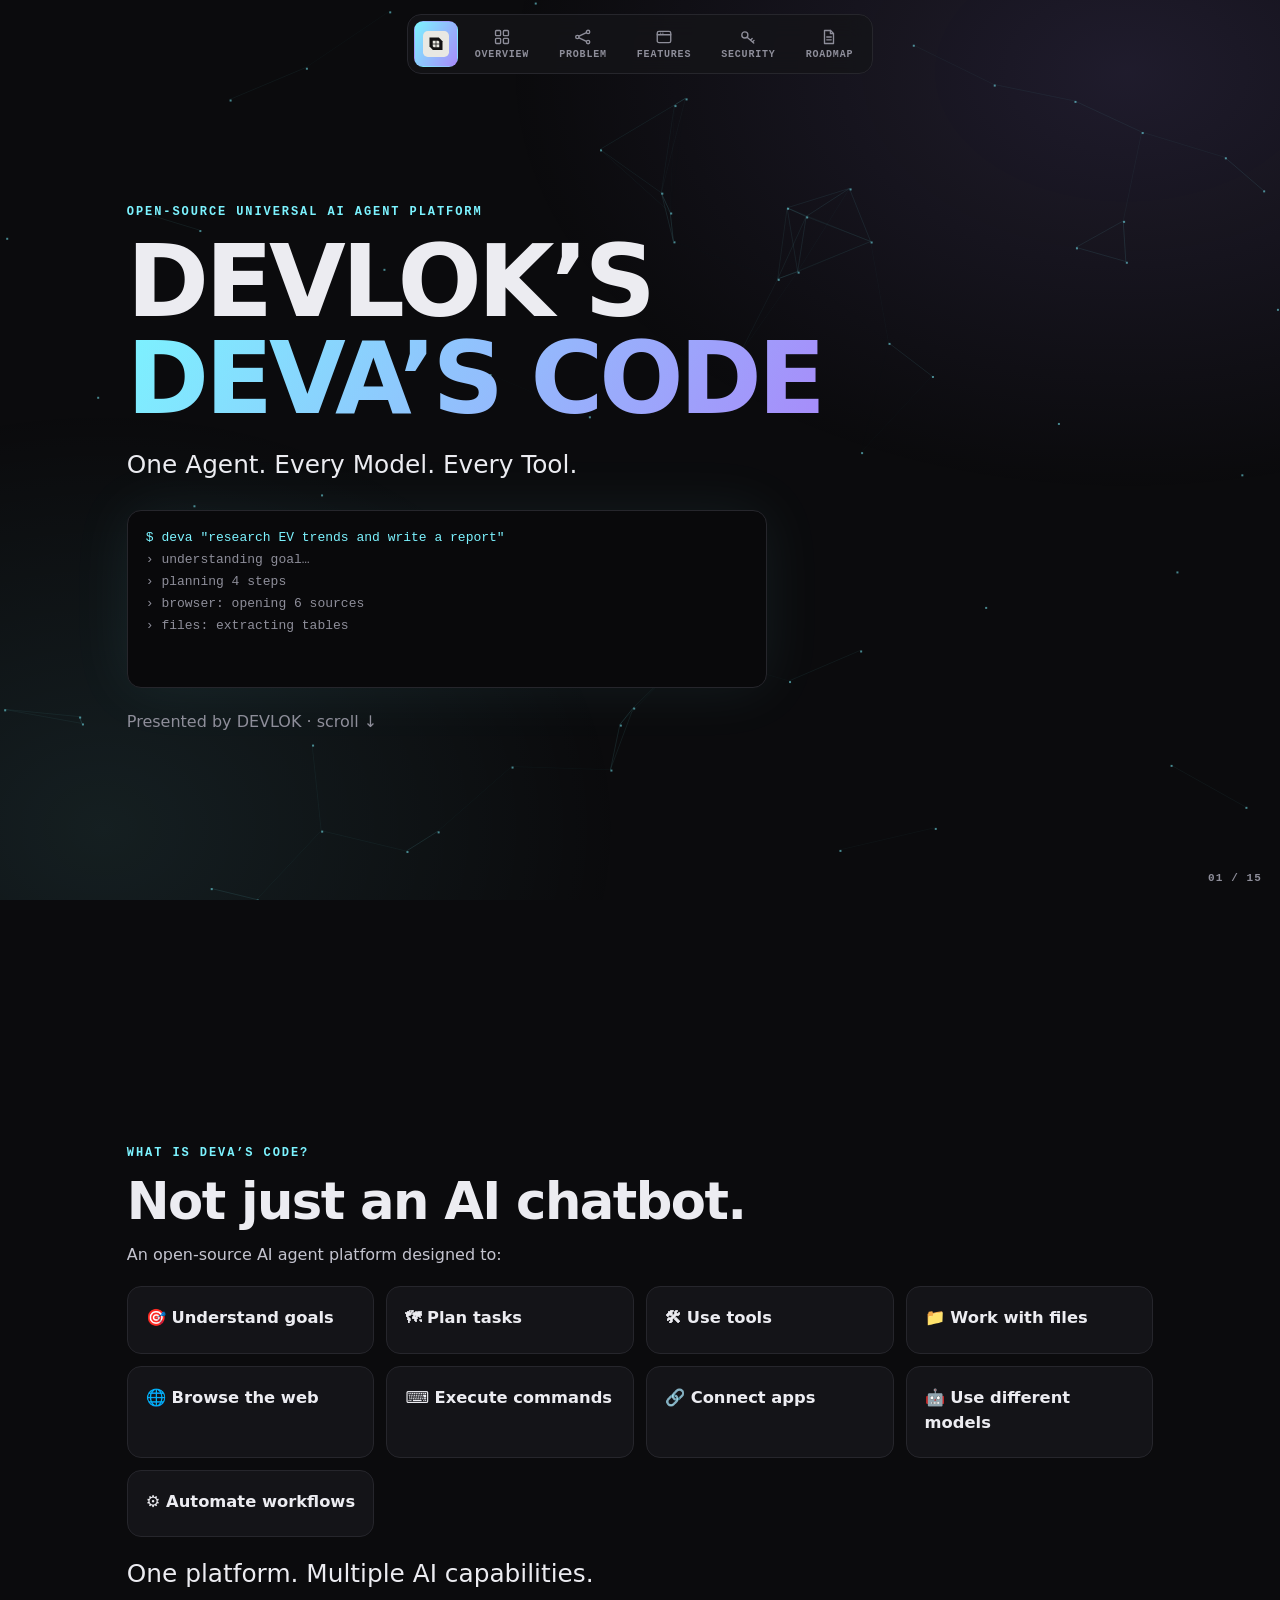
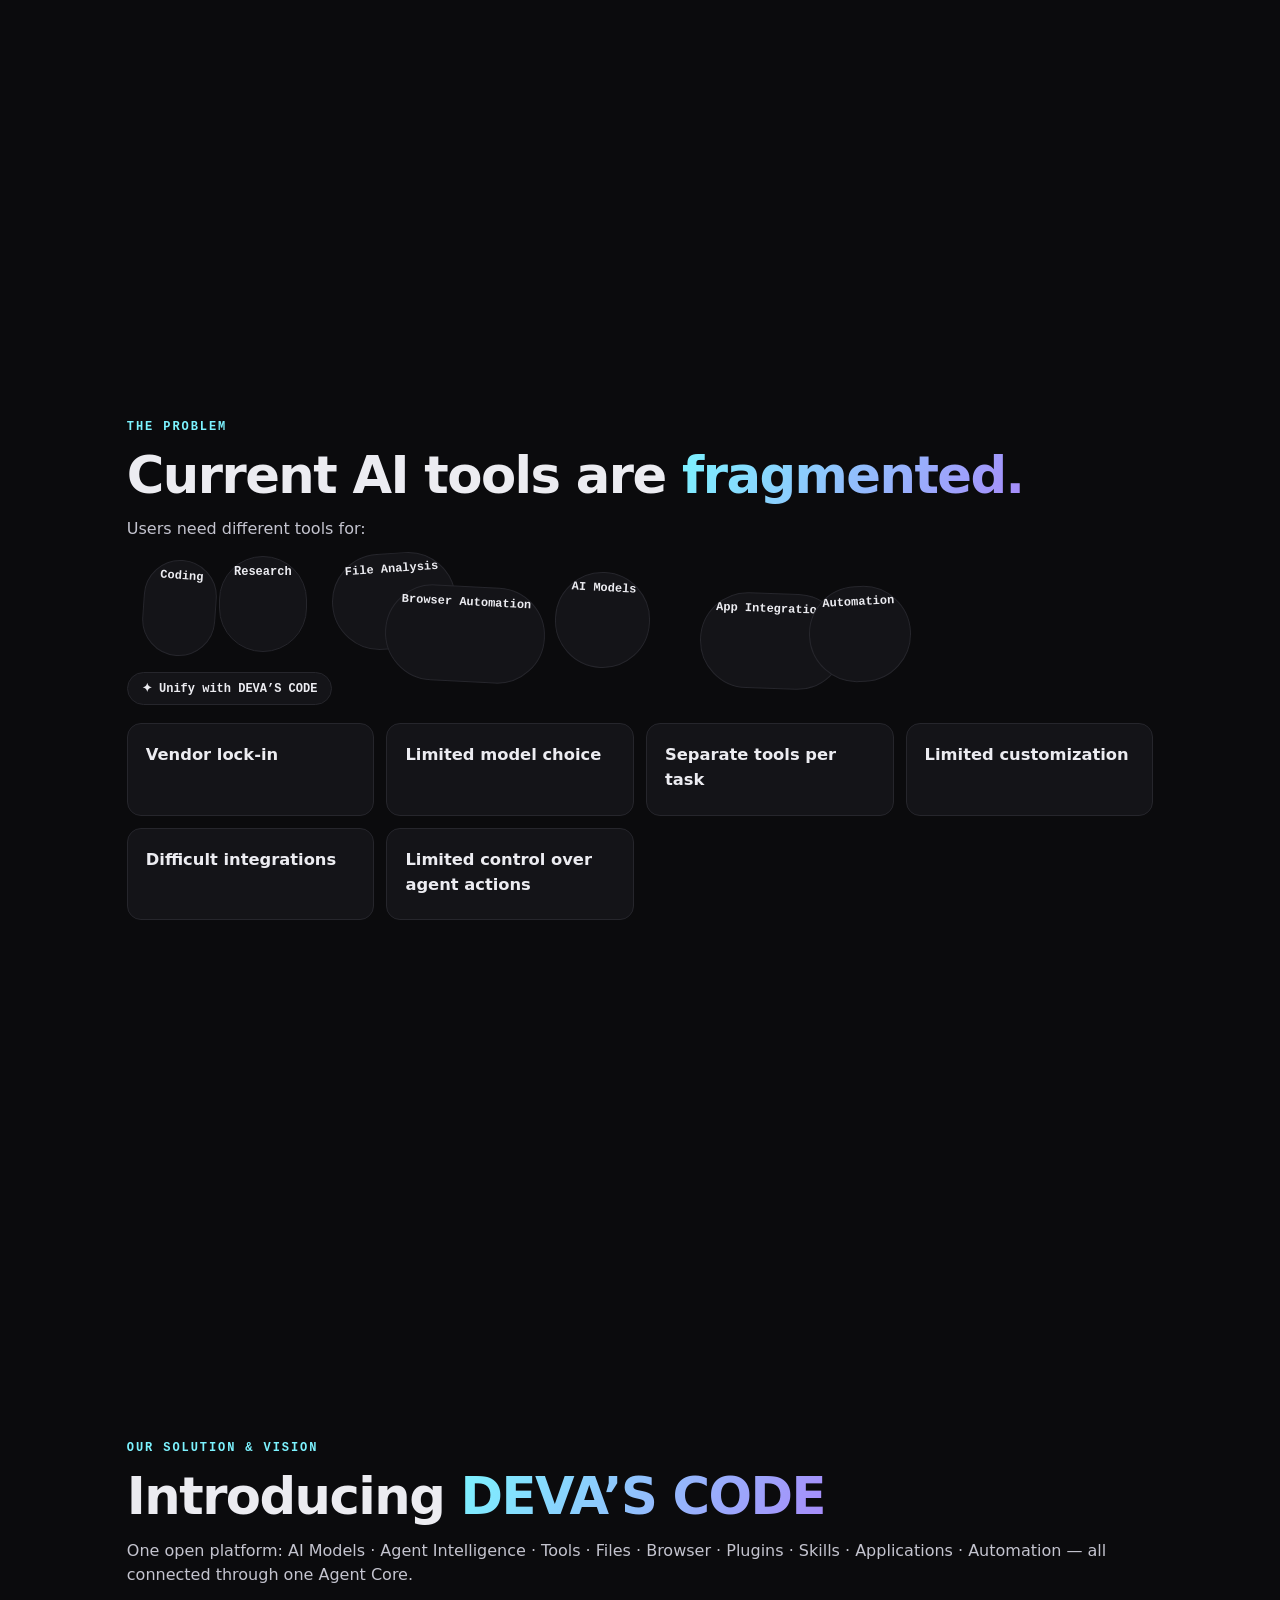
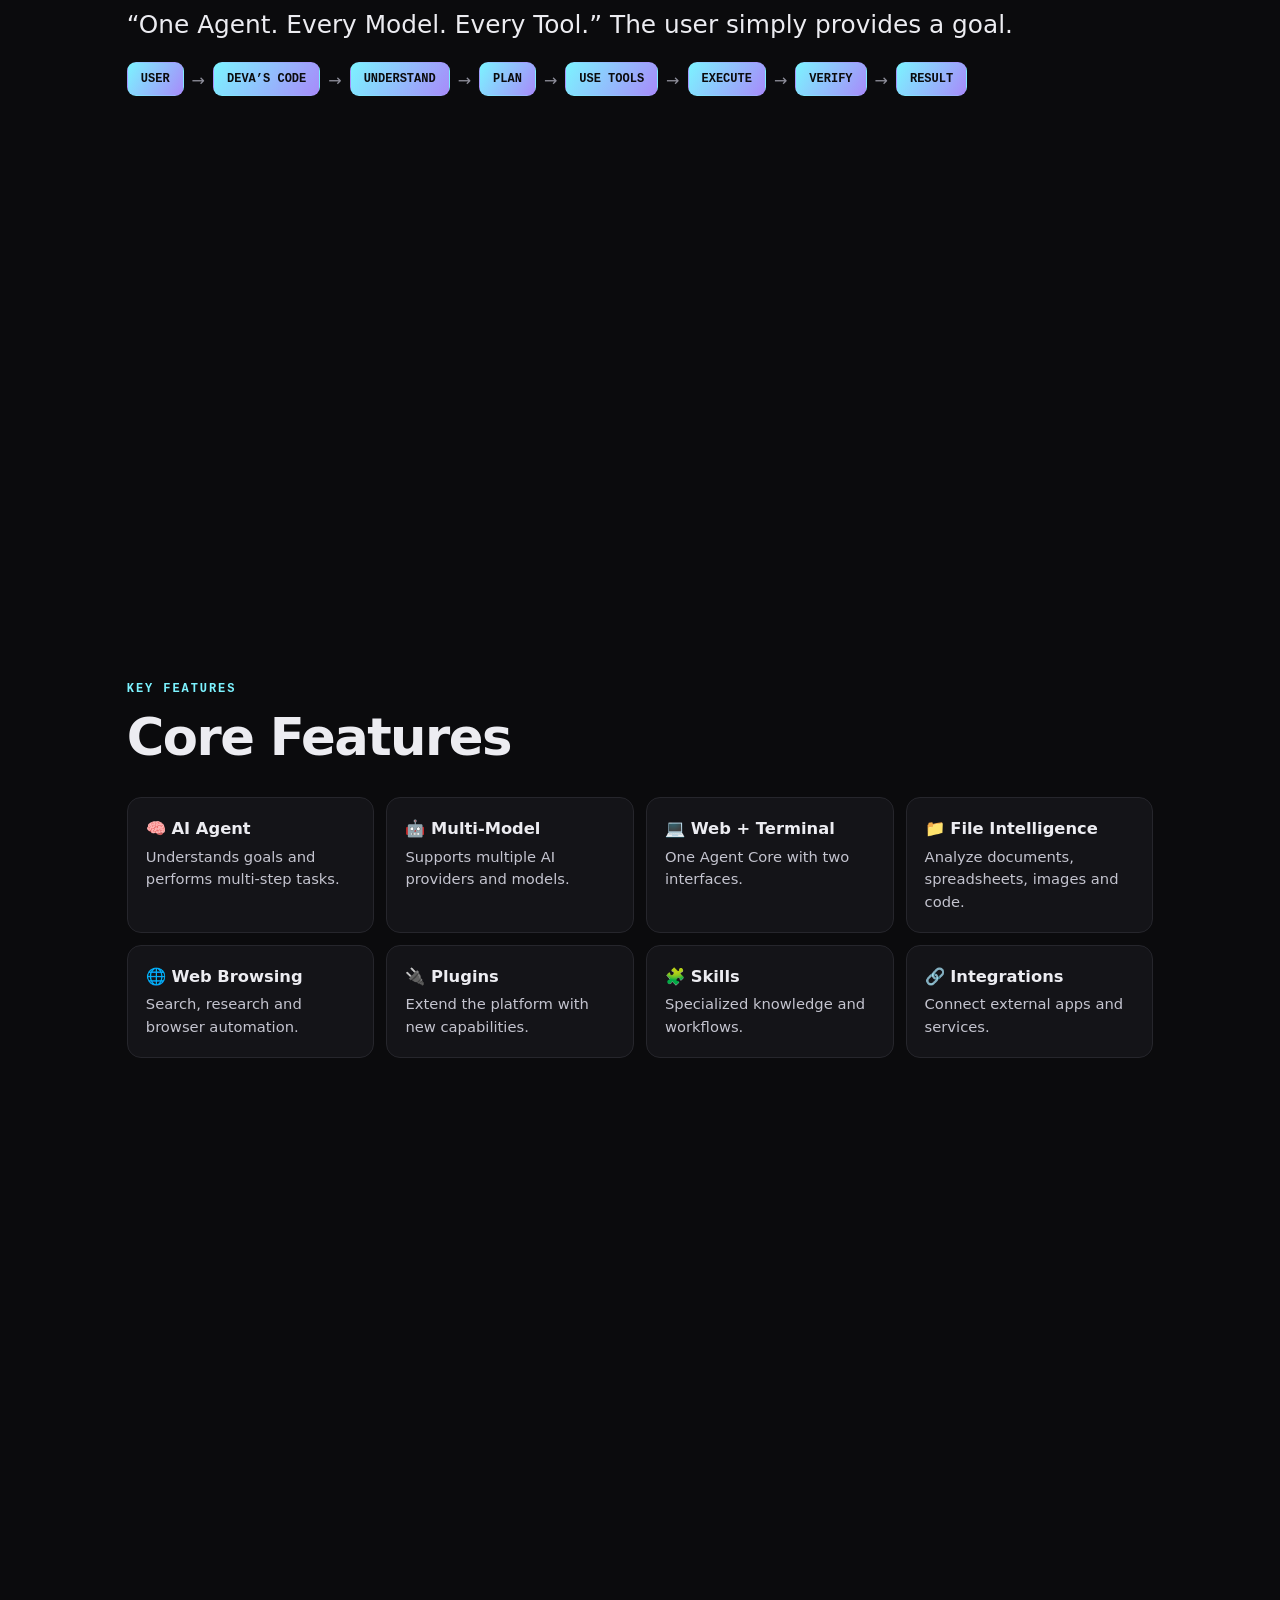
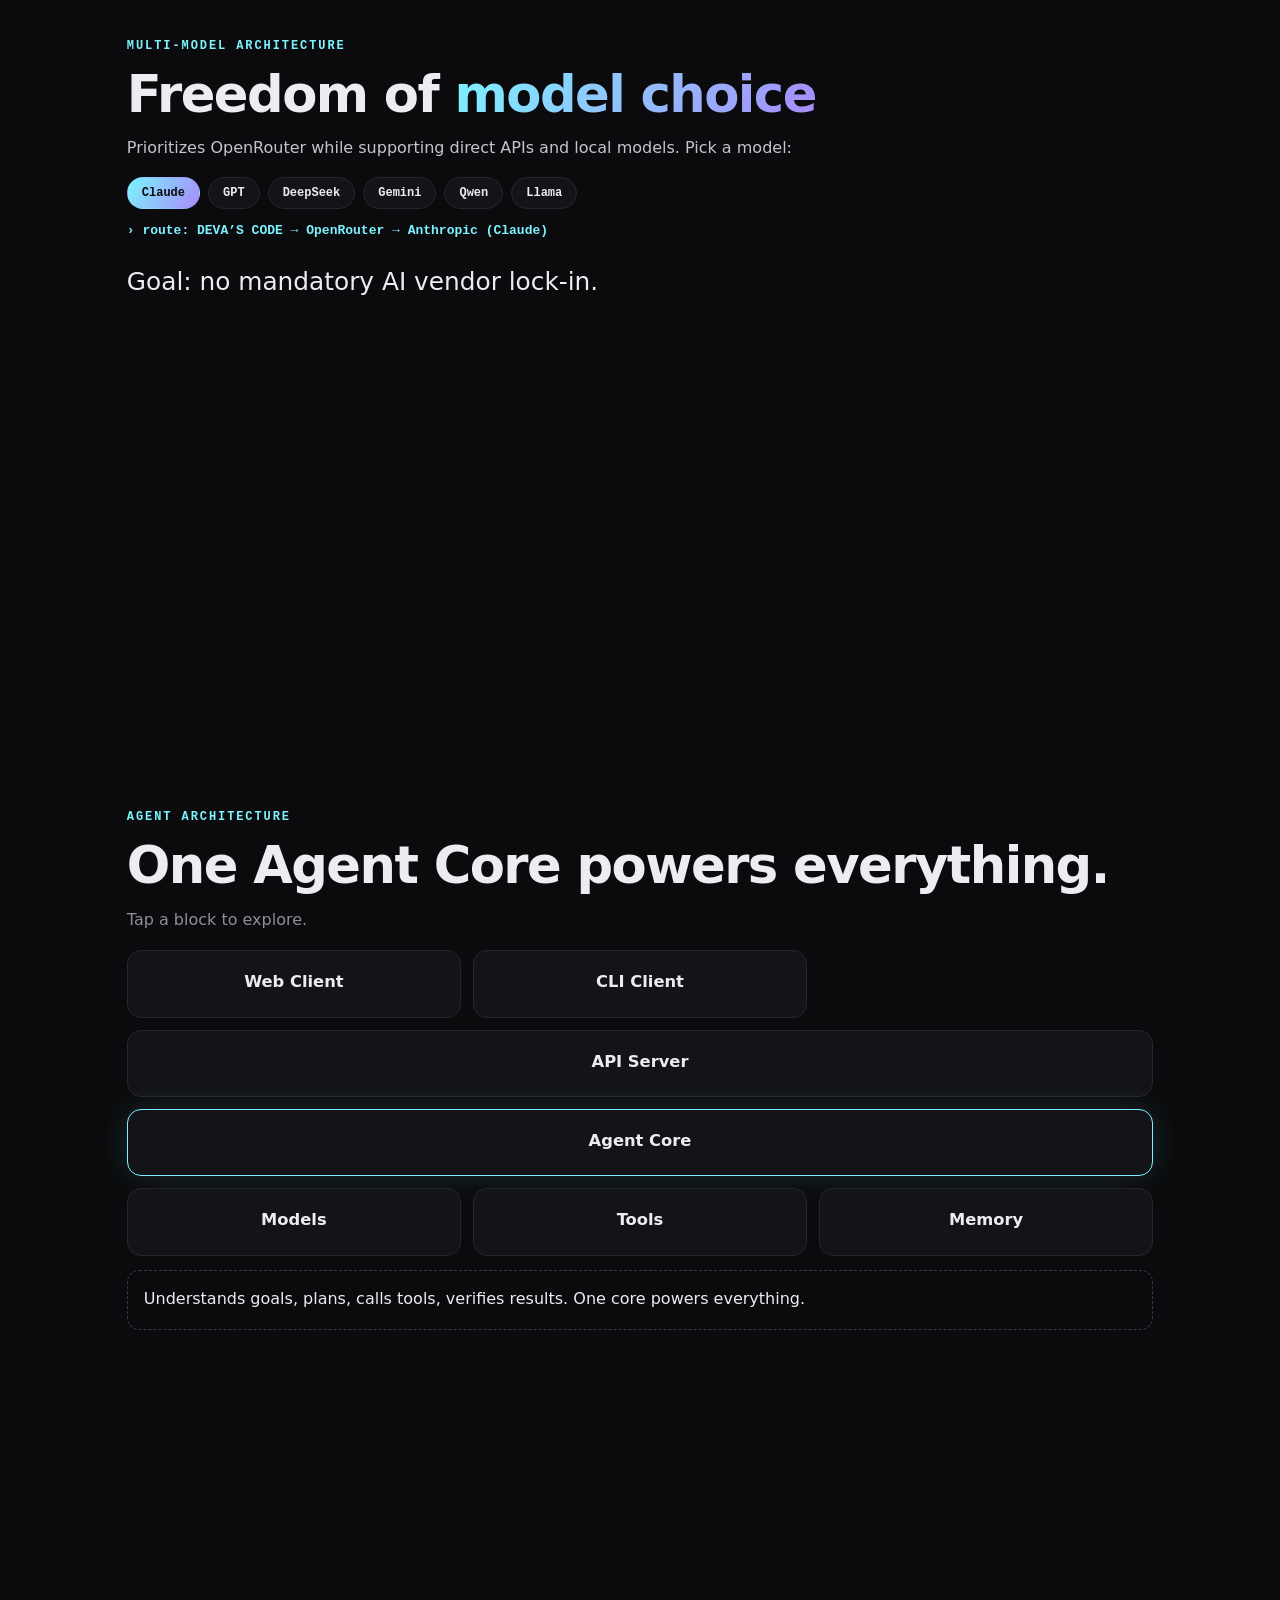
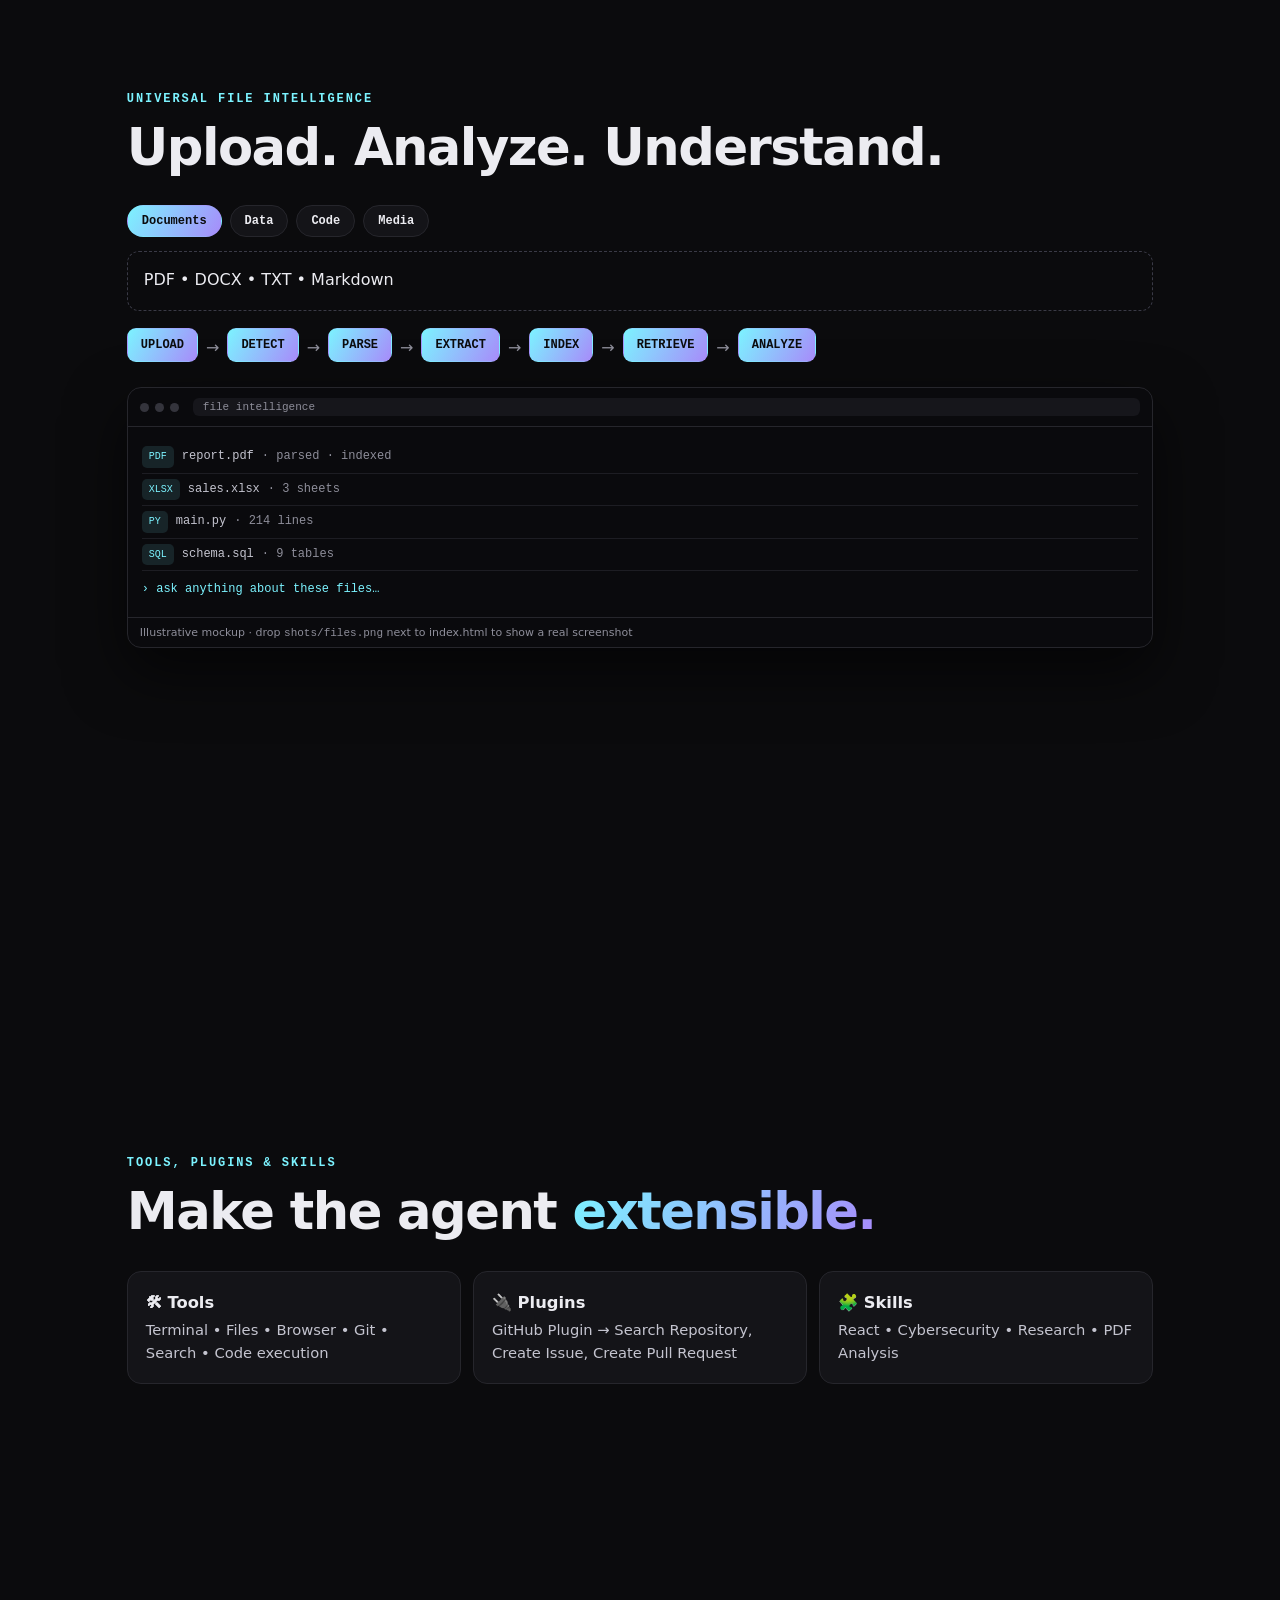
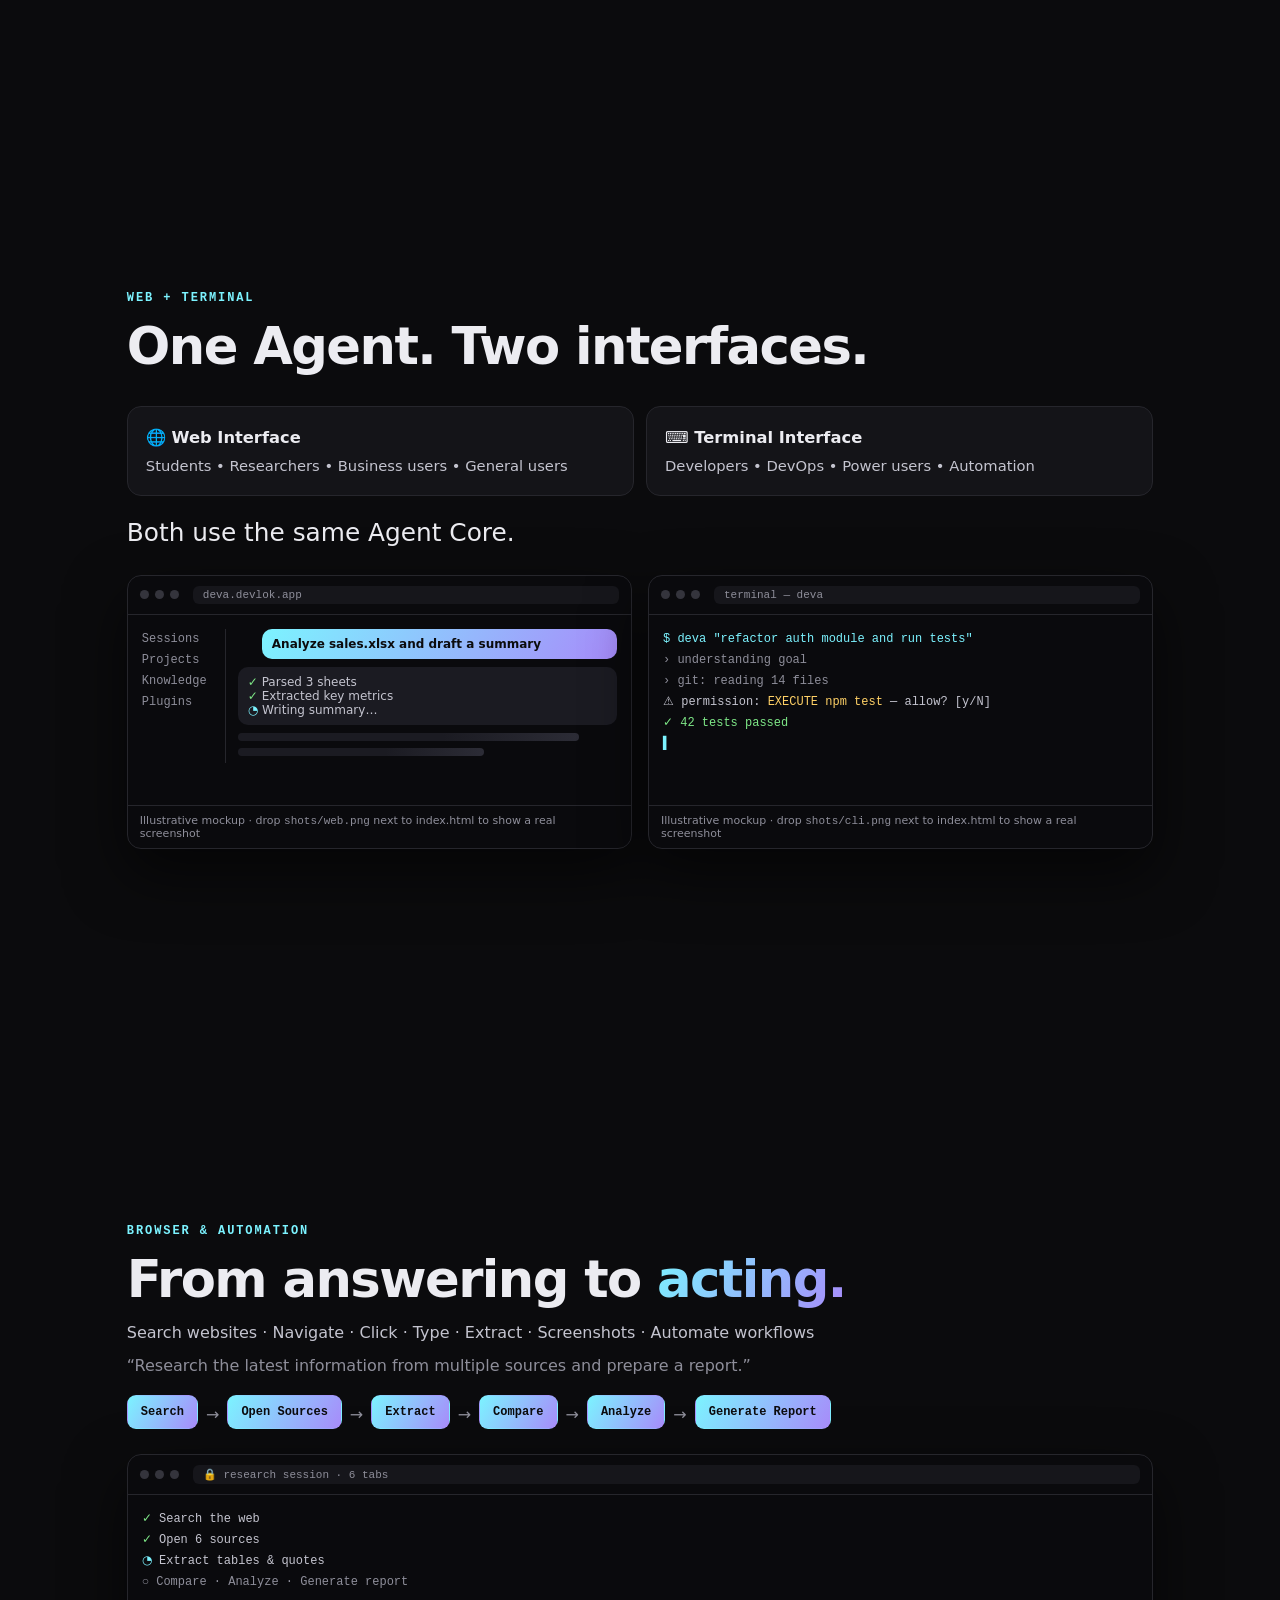
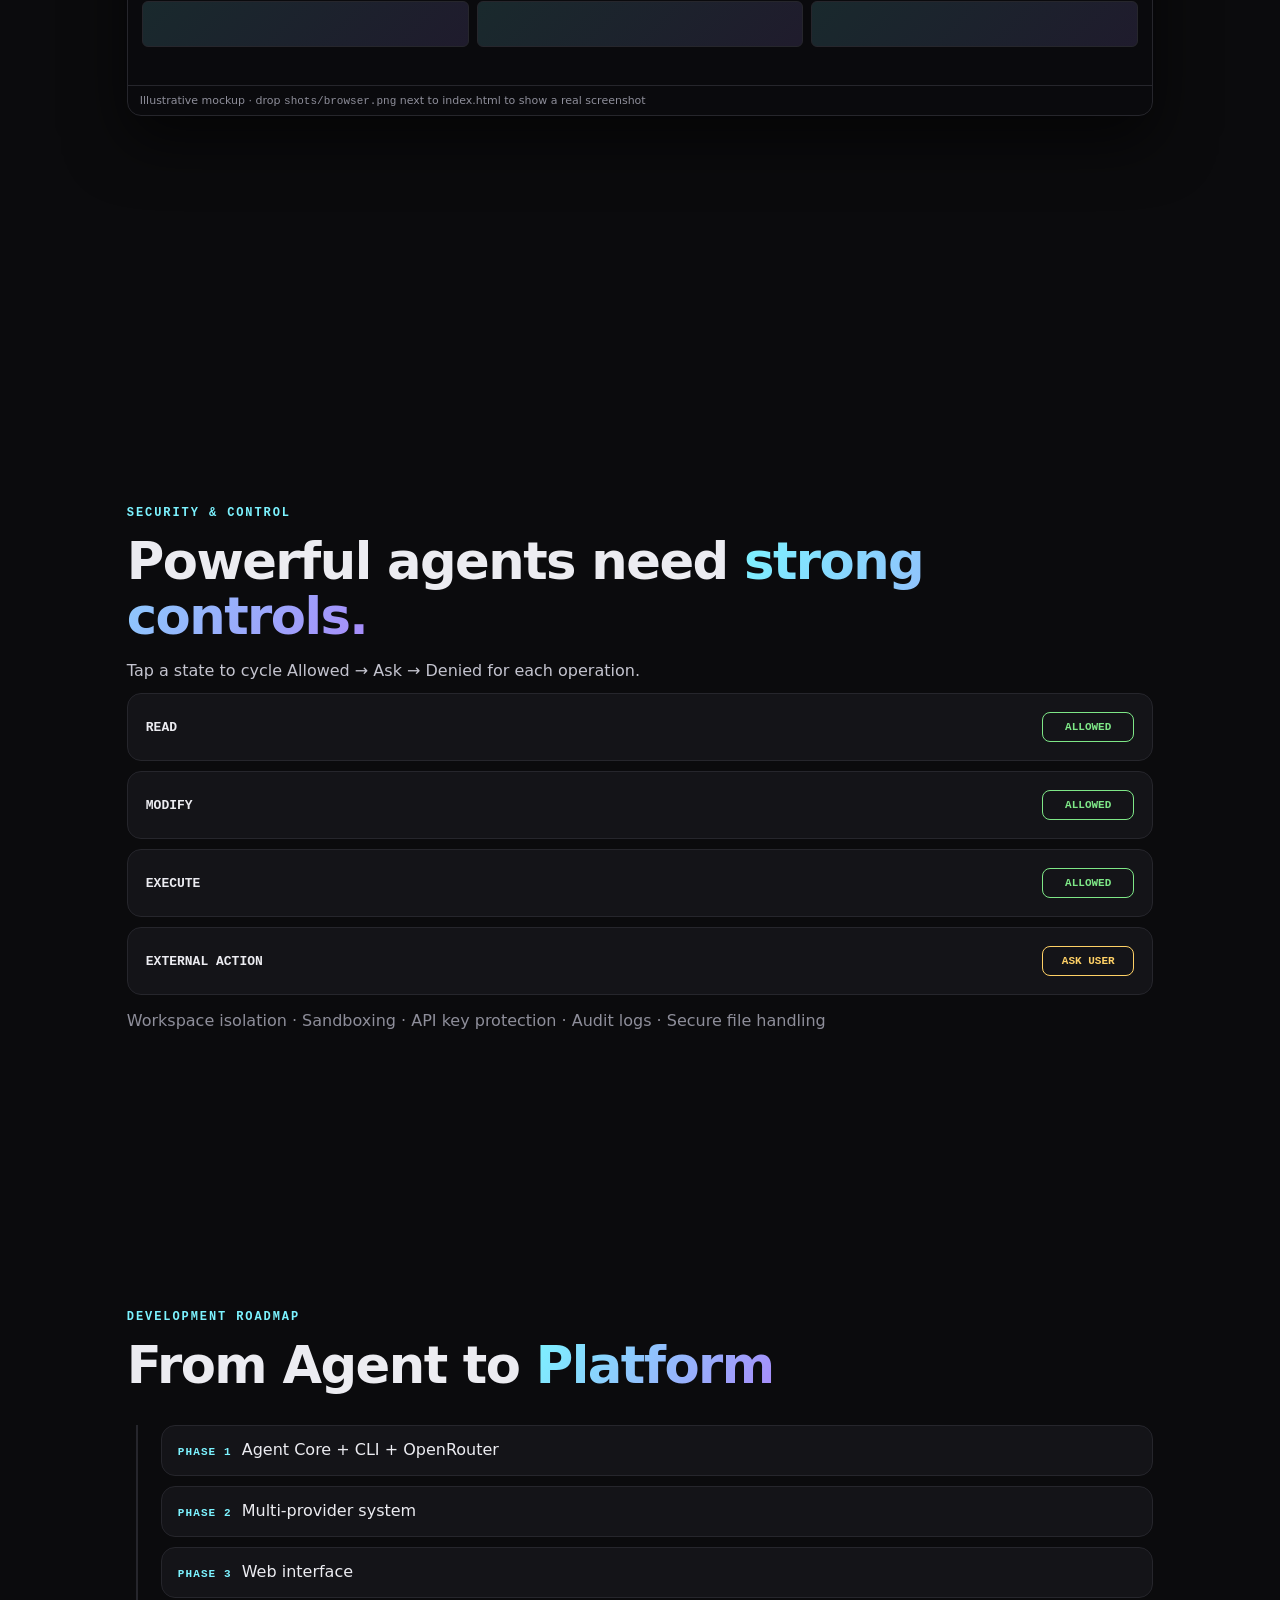
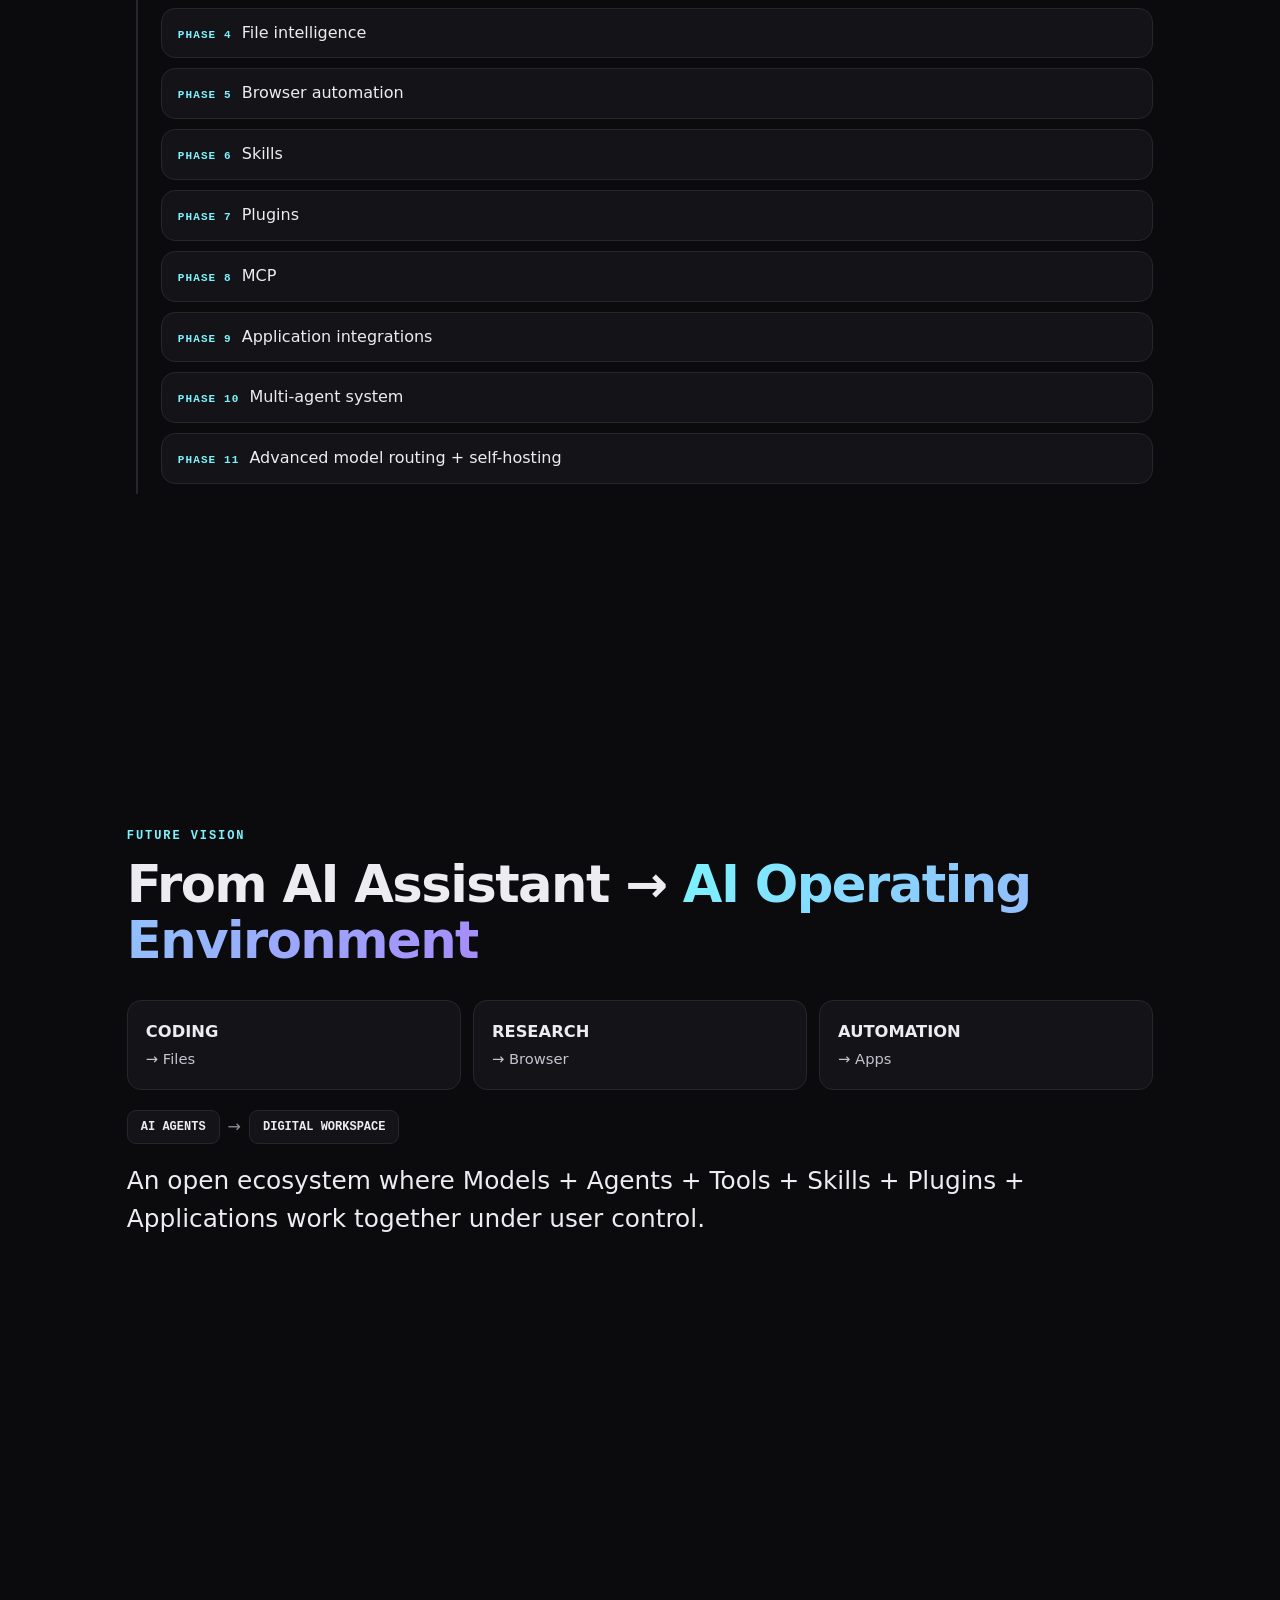
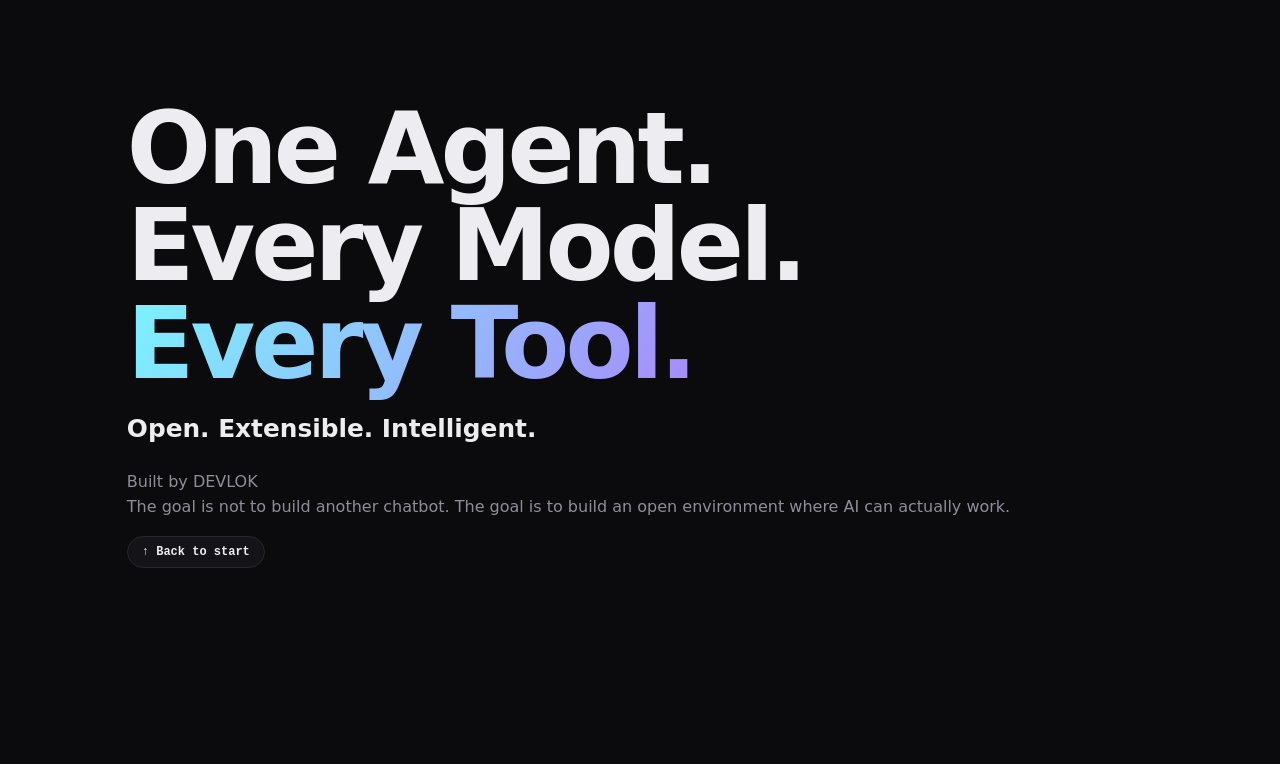
==== index.html @ 6b8649ae "Add files via upload" ====
<!DOCTYPE html>
<html lang="en"><head><meta charset="utf-8"><meta name="viewport" content="width=device-width,initial-scale=1">
<title>DEVLOK'S DEVA'S CODE — Open-Source Universal AI Agent Platform</title>
<meta name="description" content="One Agent. Every Model. Every Tool.">
<style>
:root{--bg:#0b0b0d;--fg:#ececf1;--mut:#8e8e9a;--line:#26262c;--card:#141418;--a:#7cf3ff;--b:#a78bfa;--g:linear-gradient(120deg,var(--a),var(--b))}
*{box-sizing:border-box;margin:0}
html{scroll-behavior:smooth;scroll-snap-type:y proximity;background:var(--bg)}
body{color:var(--fg);font:16px/1.55 ui-sans-serif,system-ui,-apple-system,"Segoe UI",sans-serif}
#bg{position:fixed;inset:0;z-index:0;pointer-events:none}
.bar{position:fixed;top:0;left:0;height:2px;width:0;background:var(--g);z-index:30}
.dockwrap{position:fixed;top:14px;left:0;right:0;display:flex;justify-content:center;z-index:20;pointer-events:none}
.animated-top-dock__nav{pointer-events:auto;display:flex;align-items:flex-start;gap:4px;padding:6px;background:#141418cc;backdrop-filter:blur(12px);border:1px solid var(--line);border-radius:14px}
.animated-top-dock__item{--w:0px;--h:0px;--d:0px;display:flex;flex-direction:column;align-items:center;justify-content:center;gap:4px;height:calc(46px + var(--h));padding:0 calc(12px + var(--w)/2);transform:translateY(var(--d));background:transparent;color:var(--mut);border:1px solid transparent;border-radius:9px;font:600 10px/1 ui-monospace,Menlo,monospace;letter-spacing:.08em;cursor:pointer}
.animated-top-dock__item:hover,.animated-top-dock__item:focus-visible{color:var(--fg);outline:none;border-color:var(--line)}
.animated-top-dock__item[aria-pressed=true]{color:#0b0b0d;background:var(--g)}
.animated-top-dock__item svg{width:18px;height:18px;fill:none;stroke:currentColor;stroke-width:1.2;stroke-linecap:round;stroke-linejoin:round}
.animated-top-dock__logo{padding:0 8px}.animated-top-dock__logo svg{width:26px;height:26px;stroke:none}
@media(max-width:640px){.animated-top-dock__link span{display:none}.animated-top-dock__item{padding:0 calc(9px + var(--w)/2)}}
.s{position:relative;z-index:1;min-height:100vh;scroll-snap-align:start;display:flex;flex-direction:column;justify-content:center;padding:110px max(6vw,22px) 70px;max-width:1180px;margin:auto}
.rv{opacity:0;transform:translateY(26px);transition:opacity .7s,transform .7s;transition-delay:calc(var(--i,0)*70ms)}
.in .rv{opacity:1;transform:none}
.kick{font:600 12px ui-monospace,Menlo,monospace;letter-spacing:.16em;color:var(--a);margin-bottom:14px}
h1{font-size:clamp(2.6rem,8vw,6.2rem);line-height:.98;letter-spacing:-.04em}
h2{font-size:clamp(1.8rem,4.4vw,3.2rem);line-height:1.08;letter-spacing:-.03em;margin-bottom:14px}
h3{font-size:1.02rem;margin-bottom:4px}
.gt{background:var(--g);-webkit-background-clip:text;background-clip:text;color:transparent}
p,li{color:#c4c4cf}.mut{color:var(--mut)}.big{font-size:clamp(1.1rem,2.2vw,1.55rem);margin-top:18px;color:var(--fg)}
.grid{display:grid;grid-template-columns:repeat(auto-fit,minmax(200px,1fr));gap:12px;margin-top:18px}
.c{--mx:50%;--my:50%;position:relative;background:var(--card);border:1px solid var(--line);border-radius:14px;padding:18px;overflow:hidden;transition:border-color .3s,transform .3s}
.c:hover{border-color:#4a4a58;transform:translateY(-3px)}
.c:before{content:"";position:absolute;inset:0;background:radial-gradient(240px circle at var(--mx) var(--my),#7cf3ff22,transparent 70%);opacity:0;transition:opacity .3s}
.c:hover:before{opacity:1}.c>*{position:relative}.c p{font-size:.92rem}
.flow{display:flex;flex-wrap:wrap;gap:8px;align-items:center;margin-top:20px}
.flow b{font:600 12px ui-monospace,monospace;border:1px solid var(--line);padding:9px 13px;border-radius:9px;background:var(--card);transition:.4s}
.flow i{color:var(--mut);font-style:normal}
.flow b.hot{background:var(--g);color:#0b0b0d;border-color:transparent;transform:translateY(-3px)}
.chips{display:flex;flex-wrap:wrap;gap:8px;margin-top:16px}
.chip{font:600 12px ui-monospace,monospace;border:1px solid var(--line);border-radius:99px;padding:8px 14px;background:var(--card);color:var(--fg);cursor:pointer;transition:.3s}
.chip:hover{border-color:var(--a)}.chip.on{background:var(--g);color:#0b0b0d;border-color:transparent}
.term{margin-top:26px;background:#09090b;border:1px solid var(--line);border-radius:14px;font:13px/1.7 ui-monospace,Menlo,monospace;padding:16px 18px;min-height:178px;max-width:640px;box-shadow:0 0 60px #7cf3ff14}
.term .d{color:var(--mut)}.term .k{color:var(--a)}.term .ok{color:#7ee787}
.out{margin-top:14px;font:600 13px ui-monospace,monospace;color:var(--a);min-height:22px}
.node{cursor:pointer;text-align:center}.node.on{border-color:var(--a);box-shadow:0 0 30px #7cf3ff22}
.arch{display:grid;grid-template-columns:repeat(3,1fr);gap:12px;margin-top:18px}
.arch .full{grid-column:1/-1}
.info{margin-top:14px;padding:16px;border:1px dashed #3a3a46;border-radius:12px;min-height:60px}
.perm{display:flex;align-items:center;gap:12px;margin-top:10px}
.perm b{flex:1;font:600 13px ui-monospace,monospace}
.st{font:700 11px ui-monospace,monospace;width:92px;padding:8px;border-radius:8px;border:1px solid;cursor:pointer;background:none;transition:.3s}
.st[data-v="0"]{color:#7ee787;border-color:#7ee787}.st[data-v="1"]{color:#ffd166;border-color:#ffd166}.st[data-v="2"]{color:#ff6b6b;border-color:#ff6b6b}
.tl{position:relative;margin-top:18px;padding-left:34px}
.tl:before,.tl .fill{content:"";position:absolute;left:9px;top:0;bottom:0;width:2px;background:var(--line)}
.tl .fill{background:var(--g);bottom:auto;height:0}
.ph{position:relative;margin-bottom:10px;padding:12px 16px}
.ph:after{content:"";position:absolute;left:-30px;top:18px;width:10px;height:10px;border-radius:50%;background:var(--bg);border:2px solid var(--line);transition:.4s}
.in .ph:after{border-color:var(--a);background:var(--a)}
.ph b{color:var(--a);font:700 11px ui-monospace,monospace;letter-spacing:.1em;margin-right:10px}
.tags{display:flex;flex-wrap:wrap;gap:8px;margin-top:18px;min-height:96px;position:relative}
.tags span{font:600 12px ui-monospace,monospace;border:1px solid var(--line);background:var(--card);border-radius:99px;padding:8px 14px;transition:transform .8s cubic-bezier(.2,.8,.2,1);transform:translate(var(--x),var(--y)) rotate(var(--r))}
.tags.u span{transform:none;border-color:var(--a)}
.foot{position:fixed;bottom:16px;right:18px;z-index:20;font:600 11px ui-monospace,monospace;color:var(--mut);letter-spacing:.1em}

.c:not(.node):not(.perm){cursor:pointer}
.c:not(.node):not(.perm):after{content:"↗";position:absolute;top:12px;right:14px;font-size:12px;color:var(--mut);opacity:0;transition:.3s}
.c:not(.node):not(.perm):hover:after{opacity:1;color:var(--a)}
#md{position:fixed;inset:0;z-index:40;display:flex;align-items:center;justify-content:center;padding:20px;background:#05050880;backdrop-filter:blur(6px);opacity:0;visibility:hidden;transition:.35s}
#md.open{opacity:1;visibility:visible}
.gl{position:relative;width:min(560px,100%);max-height:84vh;overflow:auto;padding:30px 28px;border-radius:22px;background:linear-gradient(135deg,#ffffff24,#ffffff0a 45%,#7cf3ff10);backdrop-filter:blur(26px) saturate(1.5);-webkit-backdrop-filter:blur(26px) saturate(1.5);border:1px solid #ffffff30;box-shadow:0 30px 80px #000a,inset 0 1px 0 #ffffff55,inset 0 0 40px #a78bfa14;transform:translateY(24px) scale(.94);transition:transform .45s cubic-bezier(.2,.9,.25,1.15)}
#md.open .gl{transform:none}
.gl h3{font-size:1.6rem;letter-spacing:-.02em;margin:6px 0 8px}
.gl .sub{color:var(--a);font:600 12px ui-monospace,monospace;letter-spacing:.14em}
.gl p{color:#e4e4ee}.gl ul{margin:14px 0 0;padding:0;list-style:none;display:grid;gap:8px}
.gl li{padding:10px 14px;border-radius:10px;background:#ffffff0d;border:1px solid #ffffff18;font-size:.93rem;color:#d8d8e4}
.gl li:before{content:"▸ ";color:var(--a)}
.x{position:absolute;top:14px;right:14px;width:32px;height:32px;border-radius:50%;border:1px solid #ffffff30;background:#ffffff12;color:var(--fg);cursor:pointer;font-size:16px}
.x:hover{background:#ffffff28}

body:before{content:"";position:fixed;inset:0;z-index:0;pointer-events:none;background:radial-gradient(620px 420px at 88% 8%,#a78bfa22,transparent),radial-gradient(520px 420px at 8% 92%,#7cf3ff16,transparent)}
.c:focus-visible{outline:2px solid var(--a);outline-offset:2px}
.shots{display:grid;grid-template-columns:repeat(auto-fit,minmax(300px,1fr));gap:16px;margin-top:22px}
.shot{border:1px solid var(--line);border-radius:14px;background:#0a0a0d;overflow:hidden;box-shadow:0 24px 60px #0009;transition:transform .5s}
.shot:hover{transform:translateY(-5px)}
.shot .tb{display:flex;gap:6px;align-items:center;padding:10px 12px;border-bottom:1px solid var(--line);font:11px ui-monospace,monospace;color:var(--mut)}
.shot .tb i{width:9px;height:9px;border-radius:50%;background:#34343c}.shot .tb u{margin-left:8px;text-decoration:none;background:#16161b;padding:3px 10px;border-radius:6px;flex:1}
.shot .bd{padding:14px;font:12px/1.75 ui-monospace,monospace;min-height:190px;color:#c4c4cf}
.shot img{display:block;width:100%}
.shot figcaption{padding:8px 12px;border-top:1px solid var(--line);font:11px system-ui;color:var(--mut)}
.wb{display:grid;grid-template-columns:84px 1fr;gap:12px}.wb aside{border-right:1px solid var(--line);color:var(--mut);padding-right:8px}
.bub{background:#1b1b22;border-radius:10px;padding:8px 10px;margin-bottom:8px;font:12px system-ui}.bub.me{background:var(--g);color:#0b0b0d;font-weight:600;margin-left:24px}
.ok{color:#7ee787}.d{color:var(--mut)}.k{color:var(--a)}
.sk{height:8px;border-radius:4px;margin:7px 0;background:linear-gradient(90deg,#1b1b22 30%,#2c2c36 50%,#1b1b22 70%);background-size:200%;animation:sh 1.6s infinite}
@keyframes sh{to{background-position:-200%}}
.th{display:grid;grid-template-columns:repeat(3,1fr);gap:8px;margin-top:8px}.th div{height:46px;border-radius:6px;background:linear-gradient(135deg,#7cf3ff22,#a78bfa22);border:1px solid var(--line)}
.fr{display:flex;gap:8px;align-items:center;padding:5px 0;border-bottom:1px solid #1d1d23}.fr em{font-style:normal;font-size:10px;padding:2px 7px;border-radius:5px;background:#7cf3ff1c;color:var(--a)}
.mn{display:flex;align-items:center;justify-content:space-between;margin-top:20px;font:600 11px ui-monospace,monospace;color:var(--mut)}
.mn button{width:36px;height:32px;border-radius:9px;border:1px solid #ffffff30;background:#ffffff12;color:var(--fg);cursor:pointer}
.mn button:hover{background:#ffffff28}
</style></head><body>
<canvas id="bg"></canvas><div class="bar" id="bar"></div>
<div class="dockwrap"><nav class="animated-top-dock__nav" id="dock" aria-label="Sections">
<button class="animated-top-dock__item animated-top-dock__logo" data-dock-item data-t="hero" type="button" aria-label="Home"><svg viewBox="0 0 24 24"><rect width="24" height="24" rx="4.5" fill="#E8E8E3"/><path d="M6 6h8.6L18 9.35v8.15H9.15L6 14.35V6Z" fill="#111"/><path d="M9 9h5.15L15 9.85V15H9.85L9 14.15V9Z" fill="#E8E8E3"/><path d="M12 9v6M9 12h6" stroke="#111" stroke-width=".7"/></svg></button>
<button class="animated-top-dock__item animated-top-dock__link" data-dock-item data-t="what" type="button"><svg viewBox="0 0 16 16"><rect x="2.25" y="2.25" width="4.5" height="4.5" rx=".8"/><rect x="9.25" y="2.25" width="4.5" height="4.5" rx=".8"/><rect x="2.25" y="9.25" width="4.5" height="4.5" rx=".8"/><rect x="9.25" y="9.25" width="4.5" height="4.5" rx=".8"/></svg><span>OVERVIEW</span></button>
<button class="animated-top-dock__item animated-top-dock__link" data-dock-item data-t="problem" type="button"><svg viewBox="0 0 16 16"><circle cx="3" cy="8" r="1.5"/><circle cx="12.5" cy="3.5" r="1.5"/><circle cx="12.5" cy="12.5" r="1.5"/><path d="M4.5 7.3 11 4.2M4.5 8.7l6.5 3.1"/></svg><span>PROBLEM</span></button>
<button class="animated-top-dock__item animated-top-dock__link" data-dock-item data-t="features" type="button"><svg viewBox="0 0 16 16"><rect x="2" y="3" width="12" height="10" rx="1.5"/><path d="M2 6h12M5 4.5h.01M7 4.5h.01"/></svg><span>FEATURES</span></button>
<button class="animated-top-dock__item animated-top-dock__link" data-dock-item data-t="security" type="button"><svg viewBox="0 0 16 16"><circle cx="5.2" cy="6.2" r="2.7"/><path d="m7.2 8.2 5.9 5.1M10.2 10.8l1.5-1.5M12 12.4l1.4-1.4"/></svg><span>SECURITY</span></button>
<button class="animated-top-dock__item animated-top-dock__link" data-dock-item data-t="roadmap" type="button"><svg viewBox="0 0 16 16"><path d="M4 2.25h5.4L12 4.85v8.9H4z"/><path d="M9.25 2.25V5h2.7M6 8h4M6 10.5h4"/></svg><span>ROADMAP</span></button>
</nav></div>
<div class="foot" id="cnt"></div>
<main id="deck"></main>
<div id="md" role="dialog" aria-modal="true"><div class="gl"><button class="x" aria-label="Close">✕</button><div class="sub" id="ms"></div><h3 id="mt"></h3><p id="mp"></p><ul id="ml"></ul><div class="mn"><button id="pv" aria-label="Previous">←</button><span id="mc2"></span><button id="nx" aria-label="Next">→</button></div></div></div>
<script>
const R=(h,i=0)=>`<div class="rv" style="--i:${i}">${h}</div>`;
const C=(a,x='')=>`<div class="grid">${a.map(([t,d],i)=>`<div class="c rv ${x}" style="--i:${i}"><h3>${t}</h3>${d?`<p>${d}</p>`:''}</div>`).join('')}</div>`;
const F=(a,id='')=>`<div class="flow rv" ${id?`id="${id}"`:''}>${a.map(x=>`<b>${x}</b>`).join('<i>→</i>')}</div>`;
const H=(k,t)=>`<div class="kick rv">${k}</div><h2 class="rv">${t}</h2>`;
const MODELS={Claude:['OpenRouter','Anthropic'],GPT:['OpenRouter','OpenAI'],DeepSeek:['OpenRouter','DeepSeek API'],Gemini:['Direct API','Google'],Qwen:['Local','Ollama'],Llama:['Local','Self-hosted']};
const ARCH={'Web Client':'Browser UI for students, researchers and business users.','CLI Client':'Terminal UI for developers, DevOps and power users.','API Server':'One gateway that both clients talk to.','Agent Core':'Understands goals, plans, calls tools, verifies results. One core powers everything.','Models':'AI APIs and local models behind a single model layer.','Tools':'Browser, Terminal, Files, Git, Plugins, MCP.','Memory':'Sessions, projects and knowledge.'};
const FILES={Documents:'PDF • DOCX • TXT • Markdown',Data:'XLSX • CSV • JSON • XML • SQL',Code:'JS • TS • Python • Java • C/C++ • Go • Rust',Media:'Images • Audio • Video — future support'};
const PERMS=['READ','MODIFY','EXECUTE','EXTERNAL ACTION'],ST=['ALLOWED','ASK USER','DENIED'];
const RM=[['Agent Core + CLI + OpenRouter'],['Multi-provider system'],['Web interface'],['File intelligence'],['Browser automation'],['Skills'],['Plugins'],['MCP'],['Application integrations'],['Multi-agent system'],['Advanced model routing + self-hosting']];
const RM_=matchMedia('(prefers-reduced-motion:reduce)').matches;
const SH=(n,u,body)=>`<figure class="shot rv" data-n="${n}"><div class="tb"><i></i><i></i><i></i><u>${u}</u></div><div class="bd">${body}</div><figcaption>Illustrative mockup · drop <code>shots/${n}.png</code> next to index.html to show a real screenshot</figcaption></figure>`;
const SHW=SH('web','deva.devlok.app',`<div class="wb"><aside>Sessions<br>Projects<br>Knowledge<br>Plugins</aside><div><div class="bub me">Analyze sales.xlsx and draft a summary</div><div class="bub"><span class="ok">✓</span> Parsed 3 sheets<br><span class="ok">✓</span> Extracted key metrics<br><span class="k">◔</span> Writing summary…</div><div class="sk" style="width:90%"></div><div class="sk" style="width:65%"></div></div></div>`);
const SHT=SH('cli','terminal — deva',`<div class="k">$ deva "refactor auth module and run tests"</div><div class="d">› understanding goal</div><div class="d">› git: reading 14 files</div><div>⚠ permission: <span style="color:#ffd166">EXECUTE npm test</span> — allow? [y/N]</div><div class="ok">✓ 42 tests passed</div><div class="k">▍</div>`);
const SHB=SH('browser','🔒 research session · 6 tabs',`<div><span class="ok">✓</span> Search the web</div><div><span class="ok">✓</span> Open 6 sources</div><div><span class="k">◔</span> Extract tables &amp; quotes</div><div class="d">○ Compare · Analyze · Generate report</div><div class="th"><div></div><div></div><div></div></div>`);
const SHF=SH('files','file intelligence',`<div class="fr"><em>PDF</em> report.pdf <span class="d">· parsed · indexed</span></div><div class="fr"><em>XLSX</em> sales.xlsx <span class="d">· 3 sheets</span></div><div class="fr"><em>PY</em> main.py <span class="d">· 214 lines</span></div><div class="fr"><em>SQL</em> schema.sql <span class="d">· 9 tables</span></div><div class="k" style="margin-top:8px">› ask anything about these files…</div>`);
const S=[
['hero',`<div class="kick rv">OPEN-SOURCE UNIVERSAL AI AGENT PLATFORM</div><h1 class="rv" style="--i:1">DEVLOK’S<br><span class="gt">DEVA’S CODE</span></h1><p class="big rv" style="--i:2">One Agent. Every Model. Every Tool.</p>${R('<div class="term" id="term"></div>',3)}<p class="mut rv" style="margin-top:22px;--i:4">Presented by DEVLOK · scroll ↓</p>`],
['what',H('WHAT IS DEVA’S CODE?','Not just an AI chatbot.')+R('<p>An open-source AI agent platform designed to:</p>')+C([['🎯 Understand goals'],['🗺 Plan tasks'],['🛠 Use tools'],['📁 Work with files'],['🌐 Browse the web'],['⌨ Execute commands'],['🔗 Connect apps'],['🤖 Use different models'],['⚙ Automate workflows']])+R('<p class="big">One platform. Multiple AI capabilities.</p>')],
['problem',H('THE PROBLEM','Current AI tools are <span class="gt">fragmented.</span>')+R('<p>Users need different tools for:</p>')+`<div class="tags rv" id="tags">${['Coding','Research','File Analysis','Browser Automation','AI Models','App Integrations','Automation'].map(x=>`<span style="--x:${(Math.random()*120-60|0)}px;--y:${(Math.random()*60-10|0)}px;--r:${(Math.random()*10-5|0)}deg">${x}</span>`).join('')}</div>`+R('<div class="chips"><button class="chip" id="uni">✦ Unify with DEVA’S CODE</button></div>')+C([['Vendor lock-in'],['Limited model choice'],['Separate tools per task'],['Limited customization'],['Difficult integrations'],['Limited control over agent actions']])],
['solution',H('OUR SOLUTION & VISION','Introducing <span class="gt">DEVA’S CODE</span>')+R('<p>One open platform: AI Models · Agent Intelligence · Tools · Files · Browser · Plugins · Skills · Applications · Automation — all connected through one Agent Core.</p>')+R('<p class="big">“One Agent. Every Model. Every Tool.” The user simply provides a goal.</p>')+F(['USER','DEVA’S CODE','UNDERSTAND','PLAN','USE TOOLS','EXECUTE','VERIFY','RESULT'],'vf')],
['features',H('KEY FEATURES','Core Features')+C([['🧠 AI Agent','Understands goals and performs multi-step tasks.'],['🤖 Multi-Model','Supports multiple AI providers and models.'],['💻 Web + Terminal','One Agent Core with two interfaces.'],['📁 File Intelligence','Analyze documents, spreadsheets, images and code.'],['🌐 Web Browsing','Search, research and browser automation.'],['🔌 Plugins','Extend the platform with new capabilities.'],['🧩 Skills','Specialized knowledge and workflows.'],['🔗 Integrations','Connect external apps and services.']])],
['models',H('MULTI-MODEL ARCHITECTURE','Freedom of <span class="gt">model choice</span>')+R('<p>Prioritizes OpenRouter while supporting direct APIs and local models. Pick a model:</p>')+`<div class="chips rv" id="mc">${Object.keys(MODELS).map((m,i)=>`<button class="chip${i?'':' on'}">${m}</button>`).join('')}</div><div class="out rv" id="mo"></div>`+R('<p class="big">Goal: no mandatory AI vendor lock-in.</p>')],
['arch',H('AGENT ARCHITECTURE','One Agent Core powers everything.')+R('<p class="mut">Tap a block to explore.</p>')+`<div class="arch" id="ar">${['Web Client','CLI Client','API Server'].map((n,i)=>`<div class="c node rv ${i==2?'full':''}" style="--i:${i}"><h3>${n}</h3></div>`).join('')}<div class="c node full rv on"><h3>Agent Core</h3></div>${['Models','Tools','Memory'].map(n=>`<div class="c node rv"><h3>${n}</h3></div>`).join('')}</div><div class="info rv" id="ai">${ARCH['Agent Core']}</div>`],
['files',H('UNIVERSAL FILE INTELLIGENCE','Upload. Analyze. Understand.')+`<div class="chips rv" id="fc">${Object.keys(FILES).map((m,i)=>`<button class="chip${i?'':' on'}">${m}</button>`).join('')}</div><div class="info rv" id="fo">${FILES.Documents}</div>`+F(['UPLOAD','DETECT','PARSE','EXTRACT','INDEX','RETRIEVE','ANALYZE'],'ff')+`<div class="shots">${SHF}</div>`],
['ext',H('TOOLS, PLUGINS & SKILLS','Make the agent <span class="gt">extensible.</span>')+C([['🛠 Tools','Terminal • Files • Browser • Git • Search • Code execution'],['🔌 Plugins','GitHub Plugin → Search Repository, Create Issue, Create Pull Request'],['🧩 Skills','React • Cybersecurity • Research • PDF Analysis']])],
['iface',H('WEB + TERMINAL','One Agent. Two interfaces.')+C([['🌐 Web Interface','Students • Researchers • Business users • General users'],['⌨ Terminal Interface','Developers • DevOps • Power users • Automation']])+R('<p class="big">Both use the same Agent Core.</p>')+`<div class="shots">${SHW}${SHT}</div>`],
['browser',H('BROWSER & AUTOMATION','From answering to <span class="gt">acting.</span>')+R('<p>Search websites · Navigate · Click · Type · Extract · Screenshots · Automate workflows</p><p class="mut" style="margin-top:8px">“Research the latest information from multiple sources and prepare a report.”</p>')+F(['Search','Open Sources','Extract','Compare','Analyze','Generate Report'],'bf')+`<div class="shots">${SHB}</div>`],
['security',H('SECURITY & CONTROL','Powerful agents need <span class="gt">strong controls.</span>')+R('<p>Tap a state to cycle Allowed → Ask → Denied for each operation.</p>')+PERMS.map((p,i)=>`<div class="perm c rv" style="--i:${i}"><b>${p}</b><button class="st" data-v="${i==3?1:0}">${ST[i==3?1:0]}</button></div>`).join('')+R('<p class="mut" style="margin-top:14px">Workspace isolation · Sandboxing · API key protection · Audit logs · Secure file handling</p>')],
['roadmap',H('DEVELOPMENT ROADMAP','From Agent to <span class="gt">Platform</span>')+`<div class="tl" id="tl"><div class="fill" id="fill"></div>${RM.map(([t],i)=>`<div class="c ph rv" style="--i:${i%3}"><b>PHASE ${i+1}</b>${t}</div>`).join('')}</div>`],
['future',H('FUTURE VISION','From AI Assistant → <span class="gt">AI Operating Environment</span>')+C([['CODING','→ Files'],['RESEARCH','→ Browser'],['AUTOMATION','→ Apps']])+F(['AI AGENTS','DIGITAL WORKSPACE'])+R('<p class="big">An open ecosystem where Models + Agents + Tools + Skills + Plugins + Applications work together under user control.</p>')],
['end',`<h1 class="rv">One Agent.<br>Every Model.<br><span class="gt">Every Tool.</span></h1><p class="big rv" style="--i:1;font-weight:700">Open. Extensible. Intelligent.</p><p class="mut rv" style="--i:2;margin-top:22px">Built by DEVLOK<br>The goal is not to build another chatbot. The goal is to build an open environment where AI can actually work.</p><div class="chips rv" style="--i:3"><button class="chip" onclick="scrollTo({top:0})">↑ Back to start</button></div>`]];
const $=s=>document.querySelector(s),$$=s=>[...document.querySelectorAll(s)];
$('#deck').innerHTML=S.map(([id,h])=>`<section class="s" id="${id}">${h}</section>`).join('');
const secs=$$('.s'),items=$$('[data-dock-item]');
/* reveal + active dock */
const io=new IntersectionObserver(es=>es.forEach(e=>{if(e.isIntersecting){e.target.classList.add('in');cur=secs.indexOf(e.target);mark();['vf','ff','bf'].forEach(id=>{const f=e.target.querySelector('#'+id);if(f)seq(f)})}}),{threshold:.35});
secs.forEach(s=>io.observe(s));let cur=0;
function mark(){let a=0;items.forEach((b,i)=>{if(secs.findIndex(s=>s.id==b.dataset.t)<=cur)a=i});items.forEach((b,i)=>b.setAttribute('aria-pressed',i==a));$('#cnt').textContent=String(cur+1).padStart(2,'0')+' / '+secs.length}
items.forEach(b=>b.onclick=()=>document.getElementById(b.dataset.t).scrollIntoView({behavior:'smooth'}));
addEventListener('keydown',e=>{if(e.key=='ArrowRight'||e.key=='ArrowLeft'){secs[Math.max(0,Math.min(secs.length-1,cur+(e.key=='ArrowRight'?1:-1)))].scrollIntoView({behavior:'smooth'})}});
addEventListener('scroll',()=>{const h=document.documentElement;$('#bar').style.width=scrollY/(h.scrollHeight-innerHeight)*100+'%';const t=$('#tl'),r=t.getBoundingClientRect();$('#fill').style.height=Math.max(0,Math.min(r.height,innerHeight*.6-r.top))+'px'},{passive:true});
/* flow highlight sequence */
function seq(f){const b=[...f.querySelectorAll('b')];b.forEach(x=>x.classList.remove('hot'));b.forEach((x,i)=>setTimeout(()=>x.classList.add('hot'),i*260))}
/* spotlight cards */
document.addEventListener('pointermove',e=>{const c=e.target.closest&&e.target.closest('.c');if(c){const r=c.getBoundingClientRect();c.style.setProperty('--mx',e.clientX-r.left+'px');c.style.setProperty('--my',e.clientY-r.top+'px')}});
/* widgets */
$('#uni').onclick=e=>{const u=$('#tags').classList.toggle('u');e.target.textContent=u?'↺ Fragment again':'✦ Unify with DEVA’S CODE'};
function pick(box,fn){$(box).onclick=e=>{const b=e.target.closest('.chip');if(!b)return;$$(box+' .chip').forEach(x=>x.classList.toggle('on',x==b));fn(b.textContent)}}
const mo=m=>$('#mo').textContent=`› route: DEVA’S CODE → ${MODELS[m][0]} → ${MODELS[m][1]} (${m})`;mo('Claude');pick('#mc',mo);
pick('#fc',m=>$('#fo').textContent=FILES[m]);
$('#ar').onclick=e=>{const n=e.target.closest('.node');if(!n)return;$$('.node').forEach(x=>x.classList.toggle('on',x==n));$('#ai').textContent=ARCH[n.textContent.trim()]};
$$('.st').forEach(b=>b.onclick=()=>{const v=(+b.dataset.v+1)%3;b.dataset.v=v;b.textContent=ST[v]});
/* hero terminal */
const T=[['k','$ deva "research EV trends and write a report"'],['d','› understanding goal…'],['d','› planning 4 steps'],['d','› browser: opening 6 sources'],['d','› files: extracting tables'],['ok','✓ verified · report.md ready']];
(function run(){const t=$('#term');t.innerHTML='';T.forEach(([c,s],i)=>setTimeout(()=>t.insertAdjacentHTML('beforeend',`<div class="${c}">${s}</div>`),i*900));setTimeout(run,T.length*900+3000)})();
/* animated top dock: proximity spring (port of AnimatedTopDock sable) */
const O={proximity:122,spring:.19,damping:.7,widthGrowth:17,heightGrowth:16,drop:3.5};
if(matchMedia('(prefers-reduced-motion:reduce)').matches)O.widthGrowth=O.heightGrowth=O.drop=0;
const st=items.map(()=>({s:0,v:0}));let px=null,py=null,raf=0;
function tick(){let live=false;items.forEach((b,i)=>{const r=b.getBoundingClientRect(),o=st[i];let t=0;if(px!==null)t=Math.pow(Math.max(0,1-Math.hypot(px-(r.left+r.width/2),py-(r.top+r.height/2))/O.proximity),2);o.v=(o.v+(t-o.s)*O.spring)*O.damping;o.s+=o.v;if(Math.abs(o.v)>.0005||Math.abs(o.s-t)>.002)live=true;b.style.setProperty('--w',o.s*O.widthGrowth+'px');b.style.setProperty('--h',o.s*O.heightGrowth+'px');b.style.setProperty('--d',o.s*O.drop+'px')});raf=live||px!==null?requestAnimationFrame(tick):0}
const dk=$('#dock');dk.addEventListener('pointermove',e=>{px=e.clientX;py=e.clientY;if(!raf)raf=requestAnimationFrame(tick)});dk.addEventListener('pointerleave',()=>{px=null;if(!raf)raf=requestAnimationFrame(tick)});
/* network background */
(function(){const c=$('#bg'),x=c.getContext('2d');let w,h,P=[],m={x:-999,y:-999};const rs=()=>{w=c.width=innerWidth;h=c.height=innerHeight;P=Array.from({length:Math.min(70,w*h/18000|0)},()=>({x:Math.random()*w,y:Math.random()*h,vx:Math.random()-.5,vy:Math.random()-.5}))};rs();addEventListener('resize',rs);addEventListener('pointermove',e=>{m.x=e.clientX;m.y=e.clientY});
(function f(){x.clearRect(0,0,w,h);P.forEach((p,i)=>{p.x=(p.x+p.vx*.4+w)%w;p.y=(p.y+p.vy*.4+h)%h;const dm=Math.hypot(p.x-m.x,p.y-m.y);if(dm<140){p.x+=(p.x-m.x)/dm*1.2;p.y+=(p.y-m.y)/dm*1.2}x.fillStyle='#7cf3ff88';x.fillRect(p.x,p.y,2,2);for(let j=i+1;j<P.length;j++){const q=P[j],d=Math.hypot(p.x-q.x,p.y-q.y);if(d<120){x.strokeStyle=`rgba(124,243,255,${(1-d/120)*.16})`;x.beginPath();x.moveTo(p.x,p.y);x.lineTo(q.x,q.y);x.stroke()}}});if(!RM_)requestAnimationFrame(f)})()})();

/* glass detail cards */
const D={
'Understand goals':'The agent turns a plain-language goal into a clear objective before acting.|Reads your request, files and context together|Asks for clarification only when it truly needs it|Defines what "done" looks like so the result can be verified',
'Plan tasks':'Big goals are broken into ordered, checkable steps.|Builds a step-by-step plan before execution|Chooses which tools and models each step needs|Adjusts the plan when a step fails or new info appears',
'Use tools':'The agent can act, not just answer, through a set of built-in tools.|Terminal, files, browser, Git, search and code execution|Every tool call passes through the permission system|Extendable with plugins and MCP',
'Work with files':'Upload documents, data and code and the agent can read and reason over them.|PDF, DOCX, spreadsheets, JSON, SQL and source code|Content is parsed, indexed and retrieved when relevant|Images, audio and video planned for later',
'Browse the web':'Research current information instead of relying on stale knowledge.|Search, open and compare multiple sources|Extract the key facts and take screenshots|Summarize findings into a report',
'Execute commands':'Run real commands in a controlled environment to build, test and automate.|Runs inside a sandboxed workspace|Risky commands need your approval|Outputs are read back to verify the result',
'Connect apps':'Link the agent to the apps and services you already use.|Delivered through plugins and integrations|Example: a GitHub plugin that searches repos and opens issues and pull requests|Access is granted per app, under your control',
'Use different models':'Pick the best model for each job without changing tools.|OpenRouter first, plus direct APIs and local models|Switch between Claude, GPT, DeepSeek, Qwen, Llama and others|Avoids dependence on a single vendor',
'Automate workflows':'Repeatable multi-step jobs can run with minimal supervision.|Chains search, extraction, analysis and report generation|Combines tools, skills and integrations|Keeps a verification step before returning results',
'Vendor lock-in':'Depending on one AI provider limits your freedom.|Pricing, limits and policy changes become your problem|Switching later means rebuilding your workflow|DEVA’S CODE keeps the model layer swappable',
'Limited model choice':'Most tools give you one or two models, even when others fit the task better.|Different models are better at code, reasoning or speed|You can’t easily compare or mix them|A unified model layer fixes this',
'Separate tools per task':'Coding, research, file analysis and automation usually live in different apps.|Constant context switching|Work and data get duplicated across tools|One Agent Core handles all of it',
'Limited customization':'Closed tools rarely let you change how the agent behaves.|Hard to add specialised knowledge|Little control over workflows|Open source plus skills and plugins make it adaptable',
'Difficult integrations':'Connecting an AI tool to your real apps is often painful or unsupported.|Custom glue code for every service|Fragile and hard to maintain|Plugins and MCP standardise this',
'Limited control over agent actions':'When an agent can act, you need to decide what it may do.|Unclear what the agent will run or change|Hard to audit what happened|Permissions, sandboxing and audit logs give you control',
'AI Agent':'The brain of the platform, built to complete multi-step tasks.|Understand → plan → use tools → execute → verify|One Agent Core powers both web and terminal|Works across models and tools',
'Multi-Model':'Support for many providers and models behind one interface.|OpenRouter as the primary route|Direct APIs such as OpenAI, Google, Anthropic and DeepSeek|Local models such as Qwen and Llama',
'Web + Terminal':'Two interfaces, one agent.|Web for students, researchers and business users|CLI for developers, DevOps and power users|Same Agent Core, so behaviour stays consistent',
'File Intelligence':'Upload, detect, parse, extract, index, retrieve, analyze.|Documents, data and code supported|Media (images, audio, video) planned|Retrieval keeps large files usable',
'Web Browsing':'Search, research and browser automation in one feature.|Navigate, click and type on pages|Extract information and take screenshots|Compare sources before reporting',
'Plugins':'Add new capabilities without changing the core.|Example: a GitHub plugin with Search Repository, Create Issue and Create Pull Request|Installed per user or workspace|Subject to the permission system',
'Skills':'Skills teach the agent specialised workflows and knowledge.|Examples: React, Cybersecurity, Research, PDF Analysis|Loaded when a task needs them|Easy to write and share',
'Integrations':'Connect external applications and services to the agent.|Planned for Phase 9, building on plugins and MCP|Lets the agent work where your data lives|Each connection is permissioned',
'Tools':'The agent’s hands.|Terminal, Files, Browser, Git, Search, Code execution|Called by the Agent Core as needed|Gated by Read, Modify, Execute and External Action permissions',
'Web Interface':'A friendly browser UI for people who don’t live in a terminal.|Students, researchers, business users, general users|Same capabilities as the CLI|Planned for Phase 3',
'Terminal Interface':'A fast, scriptable interface for technical users.|Developers, DevOps, power users|Great for automation and pipelines|Ships first, in Phase 1',
'CODING':'Write, edit and test code with the agent.|Works with files, Git and the terminal|Skills like React or Cybersecurity add domain knowledge',
'RESEARCH':'Gather and synthesize information from many sources.|Uses the browser and file analysis|Produces comparable, source-backed reports',
'AUTOMATION':'Hand repetitive work to AI agents.|Connects to apps through plugins and integrations|Runs multi-step workflows with verification',
'Phase 1':'Agent Core + CLI + OpenRouter|The foundation: the core loop, a terminal interface and model access through OpenRouter',
'Phase 2':'Multi-provider system|Add direct provider APIs and local models beside OpenRouter',
'Phase 3':'Web interface|A browser client on top of the same Agent Core',
'Phase 4':'File intelligence|Upload, parse, index and retrieve documents, data and code',
'Phase 5':'Browser automation|Search, navigate, click, type and extract from websites',
'Phase 6':'Skills|Specialised knowledge and workflows the agent can load',
'Phase 7':'Plugins|Installable capabilities such as a GitHub plugin',
'Phase 8':'MCP|Standard protocol support for connecting external tools',
'Phase 9':'Application integrations|Connect the agent to external apps and services',
'Phase 10':'Multi-agent system|Several agents collaborating on larger goals',
'Phase 11':'Advanced model routing + self-hosting|Smarter model selection and the option to run everything yourself'};
const md=$('#md');
function openD(c){const ph=c.classList.contains('ph');let k,t,sub;if(ph){k=c.querySelector('b').textContent.replace('PHASE ','Phase ');t=c.childNodes[1].textContent;sub=c.querySelector('b').textContent}else{t=c.querySelector('h3').textContent.replace(/^[^A-Za-z]+/,'');k=t;sub='DETAILS'}
const d=(D[k]||'').split('|'),short=!ph&&c.querySelector('p')?c.querySelector('p').textContent:'';
$('#ms').textContent=sub;$('#mt').textContent=t;$('#mp').textContent=ph?d[0]===t?d[1]:d[0]:(d[0]||short);$('#ml').innerHTML=(ph?d.slice(2):d.slice(1)).map(x=>`<li>${x}</li>`).join('');
if(ph)$('#mp').textContent=d[1]||'';md.classList.add('open')}
const CS='.c:not(.node):not(.perm)',ok=c=>c.querySelector('h3')||c.classList.contains('ph');
$$(CS).forEach(c=>{if(ok(c)){c.tabIndex=0;c.setAttribute('role','button')}});
let CL=[],ci=0,lf=null;
function show(i){ci=(i+CL.length)%CL.length;openD(CL[ci]);$('#mc2').textContent=`${ci+1} / ${CL.length}`}
function closeD(){md.classList.remove('open');document.body.style.overflow='';lf&&lf.focus()}
document.addEventListener('click',e=>{const c=e.target.closest(CS);if(!c||md.classList.contains('open')||!ok(c))return;lf=c;CL=[...c.closest('section').querySelectorAll(CS)].filter(ok);document.body.style.overflow='hidden';show(CL.indexOf(c));$('.x').focus()});
md.addEventListener('click',e=>{if(e.target==md||e.target.closest('.x'))closeD()});
$('#pv').onclick=()=>show(ci-1);$('#nx').onclick=()=>show(ci+1);
addEventListener('keydown',e=>{if(md.classList.contains('open')){if(e.key=='Escape')closeD();else if(e.key=='ArrowRight')show(ci+1);else if(e.key=='ArrowLeft')show(ci-1);else return;e.preventDefault();e.stopImmediatePropagation()}else if((e.key=='Enter'||e.key==' ')&&e.target.matches&&e.target.matches('.c[role=button]')){e.preventDefault();e.target.click()}},true);
/* real screenshots override mockups when present */
$$('.shot[data-n]').forEach(f=>{const im=new Image();im.alt=f.dataset.n+' screenshot';im.onload=()=>{f.querySelector('.bd').replaceWith(im);f.querySelector('figcaption').remove()};im.src='shots/'+f.dataset.n+'.png'});
mark();
</script></body></html>
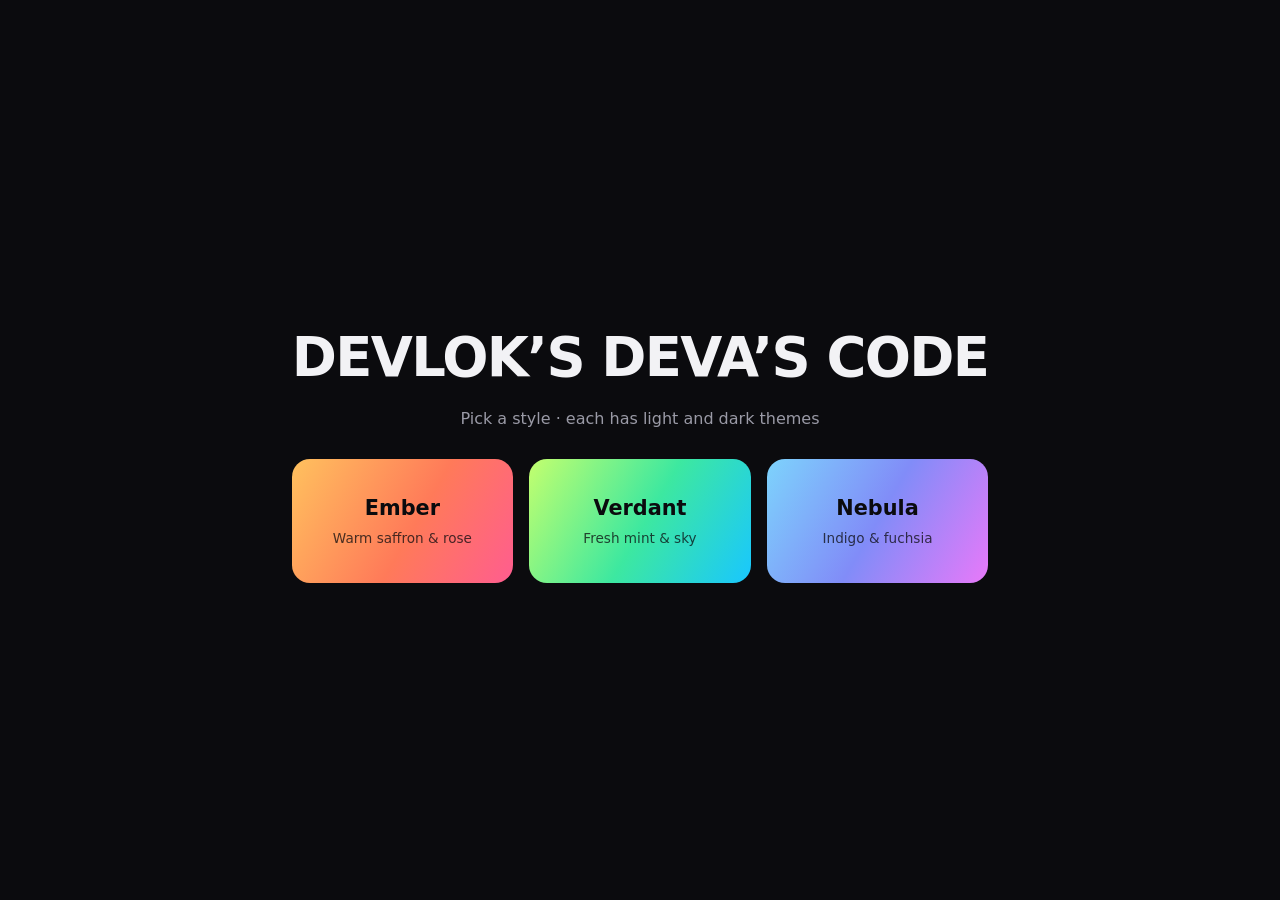
==== commit 0b96c252: "Add files via upload updated presentations" ====
--- a/index.html
+++ b/index.html
@@ -1,237 +1 @@
-<!DOCTYPE html>
-<html lang="en"><head><meta charset="utf-8"><meta name="viewport" content="width=device-width,initial-scale=1">
-<title>DEVLOK'S DEVA'S CODE — Open-Source Universal AI Agent Platform</title>
-<meta name="description" content="One Agent. Every Model. Every Tool.">
-<style>
-:root{--bg:#0b0b0d;--fg:#ececf1;--mut:#8e8e9a;--line:#26262c;--card:#141418;--a:#7cf3ff;--b:#a78bfa;--g:linear-gradient(120deg,var(--a),var(--b))}
-*{box-sizing:border-box;margin:0}
-html{scroll-behavior:smooth;scroll-snap-type:y proximity;background:var(--bg)}
-body{color:var(--fg);font:16px/1.55 ui-sans-serif,system-ui,-apple-system,"Segoe UI",sans-serif}
-#bg{position:fixed;inset:0;z-index:0;pointer-events:none}
-.bar{position:fixed;top:0;left:0;height:2px;width:0;background:var(--g);z-index:30}
-.dockwrap{position:fixed;top:14px;left:0;right:0;display:flex;justify-content:center;z-index:20;pointer-events:none}
-.animated-top-dock__nav{pointer-events:auto;display:flex;align-items:flex-start;gap:4px;padding:6px;background:#141418cc;backdrop-filter:blur(12px);border:1px solid var(--line);border-radius:14px}
-.animated-top-dock__item{--w:0px;--h:0px;--d:0px;display:flex;flex-direction:column;align-items:center;justify-content:center;gap:4px;height:calc(46px + var(--h));padding:0 calc(12px + var(--w)/2);transform:translateY(var(--d));background:transparent;color:var(--mut);border:1px solid transparent;border-radius:9px;font:600 10px/1 ui-monospace,Menlo,monospace;letter-spacing:.08em;cursor:pointer}
-.animated-top-dock__item:hover,.animated-top-dock__item:focus-visible{color:var(--fg);outline:none;border-color:var(--line)}
-.animated-top-dock__item[aria-pressed=true]{color:#0b0b0d;background:var(--g)}
-.animated-top-dock__item svg{width:18px;height:18px;fill:none;stroke:currentColor;stroke-width:1.2;stroke-linecap:round;stroke-linejoin:round}
-.animated-top-dock__logo{padding:0 8px}.animated-top-dock__logo svg{width:26px;height:26px;stroke:none}
-@media(max-width:640px){.animated-top-dock__link span{display:none}.animated-top-dock__item{padding:0 calc(9px + var(--w)/2)}}
-.s{position:relative;z-index:1;min-height:100vh;scroll-snap-align:start;display:flex;flex-direction:column;justify-content:center;padding:110px max(6vw,22px) 70px;max-width:1180px;margin:auto}
-.rv{opacity:0;transform:translateY(26px);transition:opacity .7s,transform .7s;transition-delay:calc(var(--i,0)*70ms)}
-.in .rv{opacity:1;transform:none}
-.kick{font:600 12px ui-monospace,Menlo,monospace;letter-spacing:.16em;color:var(--a);margin-bottom:14px}
-h1{font-size:clamp(2.6rem,8vw,6.2rem);line-height:.98;letter-spacing:-.04em}
-h2{font-size:clamp(1.8rem,4.4vw,3.2rem);line-height:1.08;letter-spacing:-.03em;margin-bottom:14px}
-h3{font-size:1.02rem;margin-bottom:4px}
-.gt{background:var(--g);-webkit-background-clip:text;background-clip:text;color:transparent}
-p,li{color:#c4c4cf}.mut{color:var(--mut)}.big{font-size:clamp(1.1rem,2.2vw,1.55rem);margin-top:18px;color:var(--fg)}
-.grid{display:grid;grid-template-columns:repeat(auto-fit,minmax(200px,1fr));gap:12px;margin-top:18px}
-.c{--mx:50%;--my:50%;position:relative;background:var(--card);border:1px solid var(--line);border-radius:14px;padding:18px;overflow:hidden;transition:border-color .3s,transform .3s}
-.c:hover{border-color:#4a4a58;transform:translateY(-3px)}
-.c:before{content:"";position:absolute;inset:0;background:radial-gradient(240px circle at var(--mx) var(--my),#7cf3ff22,transparent 70%);opacity:0;transition:opacity .3s}
-.c:hover:before{opacity:1}.c>*{position:relative}.c p{font-size:.92rem}
-.flow{display:flex;flex-wrap:wrap;gap:8px;align-items:center;margin-top:20px}
-.flow b{font:600 12px ui-monospace,monospace;border:1px solid var(--line);padding:9px 13px;border-radius:9px;background:var(--card);transition:.4s}
-.flow i{color:var(--mut);font-style:normal}
-.flow b.hot{background:var(--g);color:#0b0b0d;border-color:transparent;transform:translateY(-3px)}
-.chips{display:flex;flex-wrap:wrap;gap:8px;margin-top:16px}
-.chip{font:600 12px ui-monospace,monospace;border:1px solid var(--line);border-radius:99px;padding:8px 14px;background:var(--card);color:var(--fg);cursor:pointer;transition:.3s}
-.chip:hover{border-color:var(--a)}.chip.on{background:var(--g);color:#0b0b0d;border-color:transparent}
-.term{margin-top:26px;background:#09090b;border:1px solid var(--line);border-radius:14px;font:13px/1.7 ui-monospace,Menlo,monospace;padding:16px 18px;min-height:178px;max-width:640px;box-shadow:0 0 60px #7cf3ff14}
-.term .d{color:var(--mut)}.term .k{color:var(--a)}.term .ok{color:#7ee787}
-.out{margin-top:14px;font:600 13px ui-monospace,monospace;color:var(--a);min-height:22px}
-.node{cursor:pointer;text-align:center}.node.on{border-color:var(--a);box-shadow:0 0 30px #7cf3ff22}
-.arch{display:grid;grid-template-columns:repeat(3,1fr);gap:12px;margin-top:18px}
-.arch .full{grid-column:1/-1}
-.info{margin-top:14px;padding:16px;border:1px dashed #3a3a46;border-radius:12px;min-height:60px}
-.perm{display:flex;align-items:center;gap:12px;margin-top:10px}
-.perm b{flex:1;font:600 13px ui-monospace,monospace}
-.st{font:700 11px ui-monospace,monospace;width:92px;padding:8px;border-radius:8px;border:1px solid;cursor:pointer;background:none;transition:.3s}
-.st[data-v="0"]{color:#7ee787;border-color:#7ee787}.st[data-v="1"]{color:#ffd166;border-color:#ffd166}.st[data-v="2"]{color:#ff6b6b;border-color:#ff6b6b}
-.tl{position:relative;margin-top:18px;padding-left:34px}
-.tl:before,.tl .fill{content:"";position:absolute;left:9px;top:0;bottom:0;width:2px;background:var(--line)}
-.tl .fill{background:var(--g);bottom:auto;height:0}
-.ph{position:relative;margin-bottom:10px;padding:12px 16px}
-.ph:after{content:"";position:absolute;left:-30px;top:18px;width:10px;height:10px;border-radius:50%;background:var(--bg);border:2px solid var(--line);transition:.4s}
-.in .ph:after{border-color:var(--a);background:var(--a)}
-.ph b{color:var(--a);font:700 11px ui-monospace,monospace;letter-spacing:.1em;margin-right:10px}
-.tags{display:flex;flex-wrap:wrap;gap:8px;margin-top:18px;min-height:96px;position:relative}
-.tags span{font:600 12px ui-monospace,monospace;border:1px solid var(--line);background:var(--card);border-radius:99px;padding:8px 14px;transition:transform .8s cubic-bezier(.2,.8,.2,1);transform:translate(var(--x),var(--y)) rotate(var(--r))}
-.tags.u span{transform:none;border-color:var(--a)}
-.foot{position:fixed;bottom:16px;right:18px;z-index:20;font:600 11px ui-monospace,monospace;color:var(--mut);letter-spacing:.1em}
-
-.c:not(.node):not(.perm){cursor:pointer}
-.c:not(.node):not(.perm):after{content:"↗";position:absolute;top:12px;right:14px;font-size:12px;color:var(--mut);opacity:0;transition:.3s}
-.c:not(.node):not(.perm):hover:after{opacity:1;color:var(--a)}
-#md{position:fixed;inset:0;z-index:40;display:flex;align-items:center;justify-content:center;padding:20px;background:#05050880;backdrop-filter:blur(6px);opacity:0;visibility:hidden;transition:.35s}
-#md.open{opacity:1;visibility:visible}
-.gl{position:relative;width:min(560px,100%);max-height:84vh;overflow:auto;padding:30px 28px;border-radius:22px;background:linear-gradient(135deg,#ffffff24,#ffffff0a 45%,#7cf3ff10);backdrop-filter:blur(26px) saturate(1.5);-webkit-backdrop-filter:blur(26px) saturate(1.5);border:1px solid #ffffff30;box-shadow:0 30px 80px #000a,inset 0 1px 0 #ffffff55,inset 0 0 40px #a78bfa14;transform:translateY(24px) scale(.94);transition:transform .45s cubic-bezier(.2,.9,.25,1.15)}
-#md.open .gl{transform:none}
-.gl h3{font-size:1.6rem;letter-spacing:-.02em;margin:6px 0 8px}
-.gl .sub{color:var(--a);font:600 12px ui-monospace,monospace;letter-spacing:.14em}
-.gl p{color:#e4e4ee}.gl ul{margin:14px 0 0;padding:0;list-style:none;display:grid;gap:8px}
-.gl li{padding:10px 14px;border-radius:10px;background:#ffffff0d;border:1px solid #ffffff18;font-size:.93rem;color:#d8d8e4}
-.gl li:before{content:"▸ ";color:var(--a)}
-.x{position:absolute;top:14px;right:14px;width:32px;height:32px;border-radius:50%;border:1px solid #ffffff30;background:#ffffff12;color:var(--fg);cursor:pointer;font-size:16px}
-.x:hover{background:#ffffff28}
-
-body:before{content:"";position:fixed;inset:0;z-index:0;pointer-events:none;background:radial-gradient(620px 420px at 88% 8%,#a78bfa22,transparent),radial-gradient(520px 420px at 8% 92%,#7cf3ff16,transparent)}
-.c:focus-visible{outline:2px solid var(--a);outline-offset:2px}
-.shots{display:grid;grid-template-columns:repeat(auto-fit,minmax(300px,1fr));gap:16px;margin-top:22px}
-.shot{border:1px solid var(--line);border-radius:14px;background:#0a0a0d;overflow:hidden;box-shadow:0 24px 60px #0009;transition:transform .5s}
-.shot:hover{transform:translateY(-5px)}
-.shot .tb{display:flex;gap:6px;align-items:center;padding:10px 12px;border-bottom:1px solid var(--line);font:11px ui-monospace,monospace;color:var(--mut)}
-.shot .tb i{width:9px;height:9px;border-radius:50%;background:#34343c}.shot .tb u{margin-left:8px;text-decoration:none;background:#16161b;padding:3px 10px;border-radius:6px;flex:1}
-.shot .bd{padding:14px;font:12px/1.75 ui-monospace,monospace;min-height:190px;color:#c4c4cf}
-.shot img{display:block;width:100%}
-.shot figcaption{padding:8px 12px;border-top:1px solid var(--line);font:11px system-ui;color:var(--mut)}
-.wb{display:grid;grid-template-columns:84px 1fr;gap:12px}.wb aside{border-right:1px solid var(--line);color:var(--mut);padding-right:8px}
-.bub{background:#1b1b22;border-radius:10px;padding:8px 10px;margin-bottom:8px;font:12px system-ui}.bub.me{background:var(--g);color:#0b0b0d;font-weight:600;margin-left:24px}
-.ok{color:#7ee787}.d{color:var(--mut)}.k{color:var(--a)}
-.sk{height:8px;border-radius:4px;margin:7px 0;background:linear-gradient(90deg,#1b1b22 30%,#2c2c36 50%,#1b1b22 70%);background-size:200%;animation:sh 1.6s infinite}
-@keyframes sh{to{background-position:-200%}}
-.th{display:grid;grid-template-columns:repeat(3,1fr);gap:8px;margin-top:8px}.th div{height:46px;border-radius:6px;background:linear-gradient(135deg,#7cf3ff22,#a78bfa22);border:1px solid var(--line)}
-.fr{display:flex;gap:8px;align-items:center;padding:5px 0;border-bottom:1px solid #1d1d23}.fr em{font-style:normal;font-size:10px;padding:2px 7px;border-radius:5px;background:#7cf3ff1c;color:var(--a)}
-.mn{display:flex;align-items:center;justify-content:space-between;margin-top:20px;font:600 11px ui-monospace,monospace;color:var(--mut)}
-.mn button{width:36px;height:32px;border-radius:9px;border:1px solid #ffffff30;background:#ffffff12;color:var(--fg);cursor:pointer}
-.mn button:hover{background:#ffffff28}
-</style></head><body>
-<canvas id="bg"></canvas><div class="bar" id="bar"></div>
-<div class="dockwrap"><nav class="animated-top-dock__nav" id="dock" aria-label="Sections">
-<button class="animated-top-dock__item animated-top-dock__logo" data-dock-item data-t="hero" type="button" aria-label="Home"><svg viewBox="0 0 24 24"><rect width="24" height="24" rx="4.5" fill="#E8E8E3"/><path d="M6 6h8.6L18 9.35v8.15H9.15L6 14.35V6Z" fill="#111"/><path d="M9 9h5.15L15 9.85V15H9.85L9 14.15V9Z" fill="#E8E8E3"/><path d="M12 9v6M9 12h6" stroke="#111" stroke-width=".7"/></svg></button>
-<button class="animated-top-dock__item animated-top-dock__link" data-dock-item data-t="what" type="button"><svg viewBox="0 0 16 16"><rect x="2.25" y="2.25" width="4.5" height="4.5" rx=".8"/><rect x="9.25" y="2.25" width="4.5" height="4.5" rx=".8"/><rect x="2.25" y="9.25" width="4.5" height="4.5" rx=".8"/><rect x="9.25" y="9.25" width="4.5" height="4.5" rx=".8"/></svg><span>OVERVIEW</span></button>
-<button class="animated-top-dock__item animated-top-dock__link" data-dock-item data-t="problem" type="button"><svg viewBox="0 0 16 16"><circle cx="3" cy="8" r="1.5"/><circle cx="12.5" cy="3.5" r="1.5"/><circle cx="12.5" cy="12.5" r="1.5"/><path d="M4.5 7.3 11 4.2M4.5 8.7l6.5 3.1"/></svg><span>PROBLEM</span></button>
-<button class="animated-top-dock__item animated-top-dock__link" data-dock-item data-t="features" type="button"><svg viewBox="0 0 16 16"><rect x="2" y="3" width="12" height="10" rx="1.5"/><path d="M2 6h12M5 4.5h.01M7 4.5h.01"/></svg><span>FEATURES</span></button>
-<button class="animated-top-dock__item animated-top-dock__link" data-dock-item data-t="security" type="button"><svg viewBox="0 0 16 16"><circle cx="5.2" cy="6.2" r="2.7"/><path d="m7.2 8.2 5.9 5.1M10.2 10.8l1.5-1.5M12 12.4l1.4-1.4"/></svg><span>SECURITY</span></button>
-<button class="animated-top-dock__item animated-top-dock__link" data-dock-item data-t="roadmap" type="button"><svg viewBox="0 0 16 16"><path d="M4 2.25h5.4L12 4.85v8.9H4z"/><path d="M9.25 2.25V5h2.7M6 8h4M6 10.5h4"/></svg><span>ROADMAP</span></button>
-</nav></div>
-<div class="foot" id="cnt"></div>
-<main id="deck"></main>
-<div id="md" role="dialog" aria-modal="true"><div class="gl"><button class="x" aria-label="Close">✕</button><div class="sub" id="ms"></div><h3 id="mt"></h3><p id="mp"></p><ul id="ml"></ul><div class="mn"><button id="pv" aria-label="Previous">←</button><span id="mc2"></span><button id="nx" aria-label="Next">→</button></div></div></div>
-<script>
-const R=(h,i=0)=>`<div class="rv" style="--i:${i}">${h}</div>`;
-const C=(a,x='')=>`<div class="grid">${a.map(([t,d],i)=>`<div class="c rv ${x}" style="--i:${i}"><h3>${t}</h3>${d?`<p>${d}</p>`:''}</div>`).join('')}</div>`;
-const F=(a,id='')=>`<div class="flow rv" ${id?`id="${id}"`:''}>${a.map(x=>`<b>${x}</b>`).join('<i>→</i>')}</div>`;
-const H=(k,t)=>`<div class="kick rv">${k}</div><h2 class="rv">${t}</h2>`;
-const MODELS={Claude:['OpenRouter','Anthropic'],GPT:['OpenRouter','OpenAI'],DeepSeek:['OpenRouter','DeepSeek API'],Gemini:['Direct API','Google'],Qwen:['Local','Ollama'],Llama:['Local','Self-hosted']};
-const ARCH={'Web Client':'Browser UI for students, researchers and business users.','CLI Client':'Terminal UI for developers, DevOps and power users.','API Server':'One gateway that both clients talk to.','Agent Core':'Understands goals, plans, calls tools, verifies results. One core powers everything.','Models':'AI APIs and local models behind a single model layer.','Tools':'Browser, Terminal, Files, Git, Plugins, MCP.','Memory':'Sessions, projects and knowledge.'};
-const FILES={Documents:'PDF • DOCX • TXT • Markdown',Data:'XLSX • CSV • JSON • XML • SQL',Code:'JS • TS • Python • Java • C/C++ • Go • Rust',Media:'Images • Audio • Video — future support'};
-const PERMS=['READ','MODIFY','EXECUTE','EXTERNAL ACTION'],ST=['ALLOWED','ASK USER','DENIED'];
-const RM=[['Agent Core + CLI + OpenRouter'],['Multi-provider system'],['Web interface'],['File intelligence'],['Browser automation'],['Skills'],['Plugins'],['MCP'],['Application integrations'],['Multi-agent system'],['Advanced model routing + self-hosting']];
-const RM_=matchMedia('(prefers-reduced-motion:reduce)').matches;
-const SH=(n,u,body)=>`<figure class="shot rv" data-n="${n}"><div class="tb"><i></i><i></i><i></i><u>${u}</u></div><div class="bd">${body}</div><figcaption>Illustrative mockup · drop <code>shots/${n}.png</code> next to index.html to show a real screenshot</figcaption></figure>`;
-const SHW=SH('web','deva.devlok.app',`<div class="wb"><aside>Sessions<br>Projects<br>Knowledge<br>Plugins</aside><div><div class="bub me">Analyze sales.xlsx and draft a summary</div><div class="bub"><span class="ok">✓</span> Parsed 3 sheets<br><span class="ok">✓</span> Extracted key metrics<br><span class="k">◔</span> Writing summary…</div><div class="sk" style="width:90%"></div><div class="sk" style="width:65%"></div></div></div>`);
-const SHT=SH('cli','terminal — deva',`<div class="k">$ deva "refactor auth module and run tests"</div><div class="d">› understanding goal</div><div class="d">› git: reading 14 files</div><div>⚠ permission: <span style="color:#ffd166">EXECUTE npm test</span> — allow? [y/N]</div><div class="ok">✓ 42 tests passed</div><div class="k">▍</div>`);
-const SHB=SH('browser','🔒 research session · 6 tabs',`<div><span class="ok">✓</span> Search the web</div><div><span class="ok">✓</span> Open 6 sources</div><div><span class="k">◔</span> Extract tables &amp; quotes</div><div class="d">○ Compare · Analyze · Generate report</div><div class="th"><div></div><div></div><div></div></div>`);
-const SHF=SH('files','file intelligence',`<div class="fr"><em>PDF</em> report.pdf <span class="d">· parsed · indexed</span></div><div class="fr"><em>XLSX</em> sales.xlsx <span class="d">· 3 sheets</span></div><div class="fr"><em>PY</em> main.py <span class="d">· 214 lines</span></div><div class="fr"><em>SQL</em> schema.sql <span class="d">· 9 tables</span></div><div class="k" style="margin-top:8px">› ask anything about these files…</div>`);
-const S=[
-['hero',`<div class="kick rv">OPEN-SOURCE UNIVERSAL AI AGENT PLATFORM</div><h1 class="rv" style="--i:1">DEVLOK’S<br><span class="gt">DEVA’S CODE</span></h1><p class="big rv" style="--i:2">One Agent. Every Model. Every Tool.</p>${R('<div class="term" id="term"></div>',3)}<p class="mut rv" style="margin-top:22px;--i:4">Presented by DEVLOK · scroll ↓</p>`],
-['what',H('WHAT IS DEVA’S CODE?','Not just an AI chatbot.')+R('<p>An open-source AI agent platform designed to:</p>')+C([['🎯 Understand goals'],['🗺 Plan tasks'],['🛠 Use tools'],['📁 Work with files'],['🌐 Browse the web'],['⌨ Execute commands'],['🔗 Connect apps'],['🤖 Use different models'],['⚙ Automate workflows']])+R('<p class="big">One platform. Multiple AI capabilities.</p>')],
-['problem',H('THE PROBLEM','Current AI tools are <span class="gt">fragmented.</span>')+R('<p>Users need different tools for:</p>')+`<div class="tags rv" id="tags">${['Coding','Research','File Analysis','Browser Automation','AI Models','App Integrations','Automation'].map(x=>`<span style="--x:${(Math.random()*120-60|0)}px;--y:${(Math.random()*60-10|0)}px;--r:${(Math.random()*10-5|0)}deg">${x}</span>`).join('')}</div>`+R('<div class="chips"><button class="chip" id="uni">✦ Unify with DEVA’S CODE</button></div>')+C([['Vendor lock-in'],['Limited model choice'],['Separate tools per task'],['Limited customization'],['Difficult integrations'],['Limited control over agent actions']])],
-['solution',H('OUR SOLUTION & VISION','Introducing <span class="gt">DEVA’S CODE</span>')+R('<p>One open platform: AI Models · Agent Intelligence · Tools · Files · Browser · Plugins · Skills · Applications · Automation — all connected through one Agent Core.</p>')+R('<p class="big">“One Agent. Every Model. Every Tool.” The user simply provides a goal.</p>')+F(['USER','DEVA’S CODE','UNDERSTAND','PLAN','USE TOOLS','EXECUTE','VERIFY','RESULT'],'vf')],
-['features',H('KEY FEATURES','Core Features')+C([['🧠 AI Agent','Understands goals and performs multi-step tasks.'],['🤖 Multi-Model','Supports multiple AI providers and models.'],['💻 Web + Terminal','One Agent Core with two interfaces.'],['📁 File Intelligence','Analyze documents, spreadsheets, images and code.'],['🌐 Web Browsing','Search, research and browser automation.'],['🔌 Plugins','Extend the platform with new capabilities.'],['🧩 Skills','Specialized knowledge and workflows.'],['🔗 Integrations','Connect external apps and services.']])],
-['models',H('MULTI-MODEL ARCHITECTURE','Freedom of <span class="gt">model choice</span>')+R('<p>Prioritizes OpenRouter while supporting direct APIs and local models. Pick a model:</p>')+`<div class="chips rv" id="mc">${Object.keys(MODELS).map((m,i)=>`<button class="chip${i?'':' on'}">${m}</button>`).join('')}</div><div class="out rv" id="mo"></div>`+R('<p class="big">Goal: no mandatory AI vendor lock-in.</p>')],
-['arch',H('AGENT ARCHITECTURE','One Agent Core powers everything.')+R('<p class="mut">Tap a block to explore.</p>')+`<div class="arch" id="ar">${['Web Client','CLI Client','API Server'].map((n,i)=>`<div class="c node rv ${i==2?'full':''}" style="--i:${i}"><h3>${n}</h3></div>`).join('')}<div class="c node full rv on"><h3>Agent Core</h3></div>${['Models','Tools','Memory'].map(n=>`<div class="c node rv"><h3>${n}</h3></div>`).join('')}</div><div class="info rv" id="ai">${ARCH['Agent Core']}</div>`],
-['files',H('UNIVERSAL FILE INTELLIGENCE','Upload. Analyze. Understand.')+`<div class="chips rv" id="fc">${Object.keys(FILES).map((m,i)=>`<button class="chip${i?'':' on'}">${m}</button>`).join('')}</div><div class="info rv" id="fo">${FILES.Documents}</div>`+F(['UPLOAD','DETECT','PARSE','EXTRACT','INDEX','RETRIEVE','ANALYZE'],'ff')+`<div class="shots">${SHF}</div>`],
-['ext',H('TOOLS, PLUGINS & SKILLS','Make the agent <span class="gt">extensible.</span>')+C([['🛠 Tools','Terminal • Files • Browser • Git • Search • Code execution'],['🔌 Plugins','GitHub Plugin → Search Repository, Create Issue, Create Pull Request'],['🧩 Skills','React • Cybersecurity • Research • PDF Analysis']])],
-['iface',H('WEB + TERMINAL','One Agent. Two interfaces.')+C([['🌐 Web Interface','Students • Researchers • Business users • General users'],['⌨ Terminal Interface','Developers • DevOps • Power users • Automation']])+R('<p class="big">Both use the same Agent Core.</p>')+`<div class="shots">${SHW}${SHT}</div>`],
-['browser',H('BROWSER & AUTOMATION','From answering to <span class="gt">acting.</span>')+R('<p>Search websites · Navigate · Click · Type · Extract · Screenshots · Automate workflows</p><p class="mut" style="margin-top:8px">“Research the latest information from multiple sources and prepare a report.”</p>')+F(['Search','Open Sources','Extract','Compare','Analyze','Generate Report'],'bf')+`<div class="shots">${SHB}</div>`],
-['security',H('SECURITY & CONTROL','Powerful agents need <span class="gt">strong controls.</span>')+R('<p>Tap a state to cycle Allowed → Ask → Denied for each operation.</p>')+PERMS.map((p,i)=>`<div class="perm c rv" style="--i:${i}"><b>${p}</b><button class="st" data-v="${i==3?1:0}">${ST[i==3?1:0]}</button></div>`).join('')+R('<p class="mut" style="margin-top:14px">Workspace isolation · Sandboxing · API key protection · Audit logs · Secure file handling</p>')],
-['roadmap',H('DEVELOPMENT ROADMAP','From Agent to <span class="gt">Platform</span>')+`<div class="tl" id="tl"><div class="fill" id="fill"></div>${RM.map(([t],i)=>`<div class="c ph rv" style="--i:${i%3}"><b>PHASE ${i+1}</b>${t}</div>`).join('')}</div>`],
-['future',H('FUTURE VISION','From AI Assistant → <span class="gt">AI Operating Environment</span>')+C([['CODING','→ Files'],['RESEARCH','→ Browser'],['AUTOMATION','→ Apps']])+F(['AI AGENTS','DIGITAL WORKSPACE'])+R('<p class="big">An open ecosystem where Models + Agents + Tools + Skills + Plugins + Applications work together under user control.</p>')],
-['end',`<h1 class="rv">One Agent.<br>Every Model.<br><span class="gt">Every Tool.</span></h1><p class="big rv" style="--i:1;font-weight:700">Open. Extensible. Intelligent.</p><p class="mut rv" style="--i:2;margin-top:22px">Built by DEVLOK<br>The goal is not to build another chatbot. The goal is to build an open environment where AI can actually work.</p><div class="chips rv" style="--i:3"><button class="chip" onclick="scrollTo({top:0})">↑ Back to start</button></div>`]];
-const $=s=>document.querySelector(s),$$=s=>[...document.querySelectorAll(s)];
-$('#deck').innerHTML=S.map(([id,h])=>`<section class="s" id="${id}">${h}</section>`).join('');
-const secs=$$('.s'),items=$$('[data-dock-item]');
-/* reveal + active dock */
-const io=new IntersectionObserver(es=>es.forEach(e=>{if(e.isIntersecting){e.target.classList.add('in');cur=secs.indexOf(e.target);mark();['vf','ff','bf'].forEach(id=>{const f=e.target.querySelector('#'+id);if(f)seq(f)})}}),{threshold:.35});
-secs.forEach(s=>io.observe(s));let cur=0;
-function mark(){let a=0;items.forEach((b,i)=>{if(secs.findIndex(s=>s.id==b.dataset.t)<=cur)a=i});items.forEach((b,i)=>b.setAttribute('aria-pressed',i==a));$('#cnt').textContent=String(cur+1).padStart(2,'0')+' / '+secs.length}
-items.forEach(b=>b.onclick=()=>document.getElementById(b.dataset.t).scrollIntoView({behavior:'smooth'}));
-addEventListener('keydown',e=>{if(e.key=='ArrowRight'||e.key=='ArrowLeft'){secs[Math.max(0,Math.min(secs.length-1,cur+(e.key=='ArrowRight'?1:-1)))].scrollIntoView({behavior:'smooth'})}});
-addEventListener('scroll',()=>{const h=document.documentElement;$('#bar').style.width=scrollY/(h.scrollHeight-innerHeight)*100+'%';const t=$('#tl'),r=t.getBoundingClientRect();$('#fill').style.height=Math.max(0,Math.min(r.height,innerHeight*.6-r.top))+'px'},{passive:true});
-/* flow highlight sequence */
-function seq(f){const b=[...f.querySelectorAll('b')];b.forEach(x=>x.classList.remove('hot'));b.forEach((x,i)=>setTimeout(()=>x.classList.add('hot'),i*260))}
-/* spotlight cards */
-document.addEventListener('pointermove',e=>{const c=e.target.closest&&e.target.closest('.c');if(c){const r=c.getBoundingClientRect();c.style.setProperty('--mx',e.clientX-r.left+'px');c.style.setProperty('--my',e.clientY-r.top+'px')}});
-/* widgets */
-$('#uni').onclick=e=>{const u=$('#tags').classList.toggle('u');e.target.textContent=u?'↺ Fragment again':'✦ Unify with DEVA’S CODE'};
-function pick(box,fn){$(box).onclick=e=>{const b=e.target.closest('.chip');if(!b)return;$$(box+' .chip').forEach(x=>x.classList.toggle('on',x==b));fn(b.textContent)}}
-const mo=m=>$('#mo').textContent=`› route: DEVA’S CODE → ${MODELS[m][0]} → ${MODELS[m][1]} (${m})`;mo('Claude');pick('#mc',mo);
-pick('#fc',m=>$('#fo').textContent=FILES[m]);
-$('#ar').onclick=e=>{const n=e.target.closest('.node');if(!n)return;$$('.node').forEach(x=>x.classList.toggle('on',x==n));$('#ai').textContent=ARCH[n.textContent.trim()]};
-$$('.st').forEach(b=>b.onclick=()=>{const v=(+b.dataset.v+1)%3;b.dataset.v=v;b.textContent=ST[v]});
-/* hero terminal */
-const T=[['k','$ deva "research EV trends and write a report"'],['d','› understanding goal…'],['d','› planning 4 steps'],['d','› browser: opening 6 sources'],['d','› files: extracting tables'],['ok','✓ verified · report.md ready']];
-(function run(){const t=$('#term');t.innerHTML='';T.forEach(([c,s],i)=>setTimeout(()=>t.insertAdjacentHTML('beforeend',`<div class="${c}">${s}</div>`),i*900));setTimeout(run,T.length*900+3000)})();
-/* animated top dock: proximity spring (port of AnimatedTopDock sable) */
-const O={proximity:122,spring:.19,damping:.7,widthGrowth:17,heightGrowth:16,drop:3.5};
-if(matchMedia('(prefers-reduced-motion:reduce)').matches)O.widthGrowth=O.heightGrowth=O.drop=0;
-const st=items.map(()=>({s:0,v:0}));let px=null,py=null,raf=0;
-function tick(){let live=false;items.forEach((b,i)=>{const r=b.getBoundingClientRect(),o=st[i];let t=0;if(px!==null)t=Math.pow(Math.max(0,1-Math.hypot(px-(r.left+r.width/2),py-(r.top+r.height/2))/O.proximity),2);o.v=(o.v+(t-o.s)*O.spring)*O.damping;o.s+=o.v;if(Math.abs(o.v)>.0005||Math.abs(o.s-t)>.002)live=true;b.style.setProperty('--w',o.s*O.widthGrowth+'px');b.style.setProperty('--h',o.s*O.heightGrowth+'px');b.style.setProperty('--d',o.s*O.drop+'px')});raf=live||px!==null?requestAnimationFrame(tick):0}
-const dk=$('#dock');dk.addEventListener('pointermove',e=>{px=e.clientX;py=e.clientY;if(!raf)raf=requestAnimationFrame(tick)});dk.addEventListener('pointerleave',()=>{px=null;if(!raf)raf=requestAnimationFrame(tick)});
-/* network background */
-(function(){const c=$('#bg'),x=c.getContext('2d');let w,h,P=[],m={x:-999,y:-999};const rs=()=>{w=c.width=innerWidth;h=c.height=innerHeight;P=Array.from({length:Math.min(70,w*h/18000|0)},()=>({x:Math.random()*w,y:Math.random()*h,vx:Math.random()-.5,vy:Math.random()-.5}))};rs();addEventListener('resize',rs);addEventListener('pointermove',e=>{m.x=e.clientX;m.y=e.clientY});
-(function f(){x.clearRect(0,0,w,h);P.forEach((p,i)=>{p.x=(p.x+p.vx*.4+w)%w;p.y=(p.y+p.vy*.4+h)%h;const dm=Math.hypot(p.x-m.x,p.y-m.y);if(dm<140){p.x+=(p.x-m.x)/dm*1.2;p.y+=(p.y-m.y)/dm*1.2}x.fillStyle='#7cf3ff88';x.fillRect(p.x,p.y,2,2);for(let j=i+1;j<P.length;j++){const q=P[j],d=Math.hypot(p.x-q.x,p.y-q.y);if(d<120){x.strokeStyle=`rgba(124,243,255,${(1-d/120)*.16})`;x.beginPath();x.moveTo(p.x,p.y);x.lineTo(q.x,q.y);x.stroke()}}});if(!RM_)requestAnimationFrame(f)})()})();
-
-/* glass detail cards */
-const D={
-'Understand goals':'The agent turns a plain-language goal into a clear objective before acting.|Reads your request, files and context together|Asks for clarification only when it truly needs it|Defines what "done" looks like so the result can be verified',
-'Plan tasks':'Big goals are broken into ordered, checkable steps.|Builds a step-by-step plan before execution|Chooses which tools and models each step needs|Adjusts the plan when a step fails or new info appears',
-'Use tools':'The agent can act, not just answer, through a set of built-in tools.|Terminal, files, browser, Git, search and code execution|Every tool call passes through the permission system|Extendable with plugins and MCP',
-'Work with files':'Upload documents, data and code and the agent can read and reason over them.|PDF, DOCX, spreadsheets, JSON, SQL and source code|Content is parsed, indexed and retrieved when relevant|Images, audio and video planned for later',
-'Browse the web':'Research current information instead of relying on stale knowledge.|Search, open and compare multiple sources|Extract the key facts and take screenshots|Summarize findings into a report',
-'Execute commands':'Run real commands in a controlled environment to build, test and automate.|Runs inside a sandboxed workspace|Risky commands need your approval|Outputs are read back to verify the result',
-'Connect apps':'Link the agent to the apps and services you already use.|Delivered through plugins and integrations|Example: a GitHub plugin that searches repos and opens issues and pull requests|Access is granted per app, under your control',
-'Use different models':'Pick the best model for each job without changing tools.|OpenRouter first, plus direct APIs and local models|Switch between Claude, GPT, DeepSeek, Qwen, Llama and others|Avoids dependence on a single vendor',
-'Automate workflows':'Repeatable multi-step jobs can run with minimal supervision.|Chains search, extraction, analysis and report generation|Combines tools, skills and integrations|Keeps a verification step before returning results',
-'Vendor lock-in':'Depending on one AI provider limits your freedom.|Pricing, limits and policy changes become your problem|Switching later means rebuilding your workflow|DEVA’S CODE keeps the model layer swappable',
-'Limited model choice':'Most tools give you one or two models, even when others fit the task better.|Different models are better at code, reasoning or speed|You can’t easily compare or mix them|A unified model layer fixes this',
-'Separate tools per task':'Coding, research, file analysis and automation usually live in different apps.|Constant context switching|Work and data get duplicated across tools|One Agent Core handles all of it',
-'Limited customization':'Closed tools rarely let you change how the agent behaves.|Hard to add specialised knowledge|Little control over workflows|Open source plus skills and plugins make it adaptable',
-'Difficult integrations':'Connecting an AI tool to your real apps is often painful or unsupported.|Custom glue code for every service|Fragile and hard to maintain|Plugins and MCP standardise this',
-'Limited control over agent actions':'When an agent can act, you need to decide what it may do.|Unclear what the agent will run or change|Hard to audit what happened|Permissions, sandboxing and audit logs give you control',
-'AI Agent':'The brain of the platform, built to complete multi-step tasks.|Understand → plan → use tools → execute → verify|One Agent Core powers both web and terminal|Works across models and tools',
-'Multi-Model':'Support for many providers and models behind one interface.|OpenRouter as the primary route|Direct APIs such as OpenAI, Google, Anthropic and DeepSeek|Local models such as Qwen and Llama',
-'Web + Terminal':'Two interfaces, one agent.|Web for students, researchers and business users|CLI for developers, DevOps and power users|Same Agent Core, so behaviour stays consistent',
-'File Intelligence':'Upload, detect, parse, extract, index, retrieve, analyze.|Documents, data and code supported|Media (images, audio, video) planned|Retrieval keeps large files usable',
-'Web Browsing':'Search, research and browser automation in one feature.|Navigate, click and type on pages|Extract information and take screenshots|Compare sources before reporting',
-'Plugins':'Add new capabilities without changing the core.|Example: a GitHub plugin with Search Repository, Create Issue and Create Pull Request|Installed per user or workspace|Subject to the permission system',
-'Skills':'Skills teach the agent specialised workflows and knowledge.|Examples: React, Cybersecurity, Research, PDF Analysis|Loaded when a task needs them|Easy to write and share',
-'Integrations':'Connect external applications and services to the agent.|Planned for Phase 9, building on plugins and MCP|Lets the agent work where your data lives|Each connection is permissioned',
-'Tools':'The agent’s hands.|Terminal, Files, Browser, Git, Search, Code execution|Called by the Agent Core as needed|Gated by Read, Modify, Execute and External Action permissions',
-'Web Interface':'A friendly browser UI for people who don’t live in a terminal.|Students, researchers, business users, general users|Same capabilities as the CLI|Planned for Phase 3',
-'Terminal Interface':'A fast, scriptable interface for technical users.|Developers, DevOps, power users|Great for automation and pipelines|Ships first, in Phase 1',
-'CODING':'Write, edit and test code with the agent.|Works with files, Git and the terminal|Skills like React or Cybersecurity add domain knowledge',
-'RESEARCH':'Gather and synthesize information from many sources.|Uses the browser and file analysis|Produces comparable, source-backed reports',
-'AUTOMATION':'Hand repetitive work to AI agents.|Connects to apps through plugins and integrations|Runs multi-step workflows with verification',
-'Phase 1':'Agent Core + CLI + OpenRouter|The foundation: the core loop, a terminal interface and model access through OpenRouter',
-'Phase 2':'Multi-provider system|Add direct provider APIs and local models beside OpenRouter',
-'Phase 3':'Web interface|A browser client on top of the same Agent Core',
-'Phase 4':'File intelligence|Upload, parse, index and retrieve documents, data and code',
-'Phase 5':'Browser automation|Search, navigate, click, type and extract from websites',
-'Phase 6':'Skills|Specialised knowledge and workflows the agent can load',
-'Phase 7':'Plugins|Installable capabilities such as a GitHub plugin',
-'Phase 8':'MCP|Standard protocol support for connecting external tools',
-'Phase 9':'Application integrations|Connect the agent to external apps and services',
-'Phase 10':'Multi-agent system|Several agents collaborating on larger goals',
-'Phase 11':'Advanced model routing + self-hosting|Smarter model selection and the option to run everything yourself'};
-const md=$('#md');
-function openD(c){const ph=c.classList.contains('ph');let k,t,sub;if(ph){k=c.querySelector('b').textContent.replace('PHASE ','Phase ');t=c.childNodes[1].textContent;sub=c.querySelector('b').textContent}else{t=c.querySelector('h3').textContent.replace(/^[^A-Za-z]+/,'');k=t;sub='DETAILS'}
-const d=(D[k]||'').split('|'),short=!ph&&c.querySelector('p')?c.querySelector('p').textContent:'';
-$('#ms').textContent=sub;$('#mt').textContent=t;$('#mp').textContent=ph?d[0]===t?d[1]:d[0]:(d[0]||short);$('#ml').innerHTML=(ph?d.slice(2):d.slice(1)).map(x=>`<li>${x}</li>`).join('');
-if(ph)$('#mp').textContent=d[1]||'';md.classList.add('open')}
-const CS='.c:not(.node):not(.perm)',ok=c=>c.querySelector('h3')||c.classList.contains('ph');
-$$(CS).forEach(c=>{if(ok(c)){c.tabIndex=0;c.setAttribute('role','button')}});
-let CL=[],ci=0,lf=null;
-function show(i){ci=(i+CL.length)%CL.length;openD(CL[ci]);$('#mc2').textContent=`${ci+1} / ${CL.length}`}
-function closeD(){md.classList.remove('open');document.body.style.overflow='';lf&&lf.focus()}
-document.addEventListener('click',e=>{const c=e.target.closest(CS);if(!c||md.classList.contains('open')||!ok(c))return;lf=c;CL=[...c.closest('section').querySelectorAll(CS)].filter(ok);document.body.style.overflow='hidden';show(CL.indexOf(c));$('.x').focus()});
-md.addEventListener('click',e=>{if(e.target==md||e.target.closest('.x'))closeD()});
-$('#pv').onclick=()=>show(ci-1);$('#nx').onclick=()=>show(ci+1);
-addEventListener('keydown',e=>{if(md.classList.contains('open')){if(e.key=='Escape')closeD();else if(e.key=='ArrowRight')show(ci+1);else if(e.key=='ArrowLeft')show(ci-1);else return;e.preventDefault();e.stopImmediatePropagation()}else if((e.key=='Enter'||e.key==' ')&&e.target.matches&&e.target.matches('.c[role=button]')){e.preventDefault();e.target.click()}},true);
-/* real screenshots override mockups when present */
-$$('.shot[data-n]').forEach(f=>{const im=new Image();im.alt=f.dataset.n+' screenshot';im.onload=()=>{f.querySelector('.bd').replaceWith(im);f.querySelector('figcaption').remove()};im.src='shots/'+f.dataset.n+'.png'});
-mark();
-</script></body></html>
+<!DOCTYPE html><html lang="en"><head><meta charset="utf-8"><meta name="viewport" content="width=device-width,initial-scale=1"><title>DEVA’S CODE — Choose a style</title><style>*{box-sizing:border-box;margin:0}body{min-height:100vh;display:grid;place-content:center;gap:28px;padding:32px;background:#0b0b0e;color:#f2f2f5;font:16px/1.5 system-ui,sans-serif;text-align:center}h1{font-size:clamp(2rem,6vw,3.4rem);letter-spacing:-.03em}p{color:#9a9aa6}.g{display:grid;grid-template-columns:repeat(auto-fit,minmax(200px,1fr));gap:16px;max-width:760px}a{color:#0b0b0e;text-decoration:none;border-radius:18px;padding:34px 20px;font-weight:800;font-size:1.3rem;transition:transform .3s}a small{display:block;font-weight:500;font-size:.85rem;opacity:.75;margin-top:4px}a:hover{transform:translateY(-6px) scale(1.03)}</style></head><body><div><h1>DEVLOK’S DEVA’S CODE</h1><p style="margin-top:8px">Pick a style · each has light and dark themes</p></div><div class="g"><a href="ember.html" style="background:linear-gradient(120deg,#ffc15e,#ff7a59 55%,#ff5d8f)">Ember<small>Warm saffron & rose</small></a><a href="verdant.html" style="background:linear-gradient(120deg,#c3ff6e,#3de8a0 52%,#19c7ff)">Verdant<small>Fresh mint & sky</small></a><a href="nebula.html" style="background:linear-gradient(120deg,#7dd3fc,#818cf8 50%,#e879f9)">Nebula<small>Indigo & fuchsia</small></a></div></body></html>
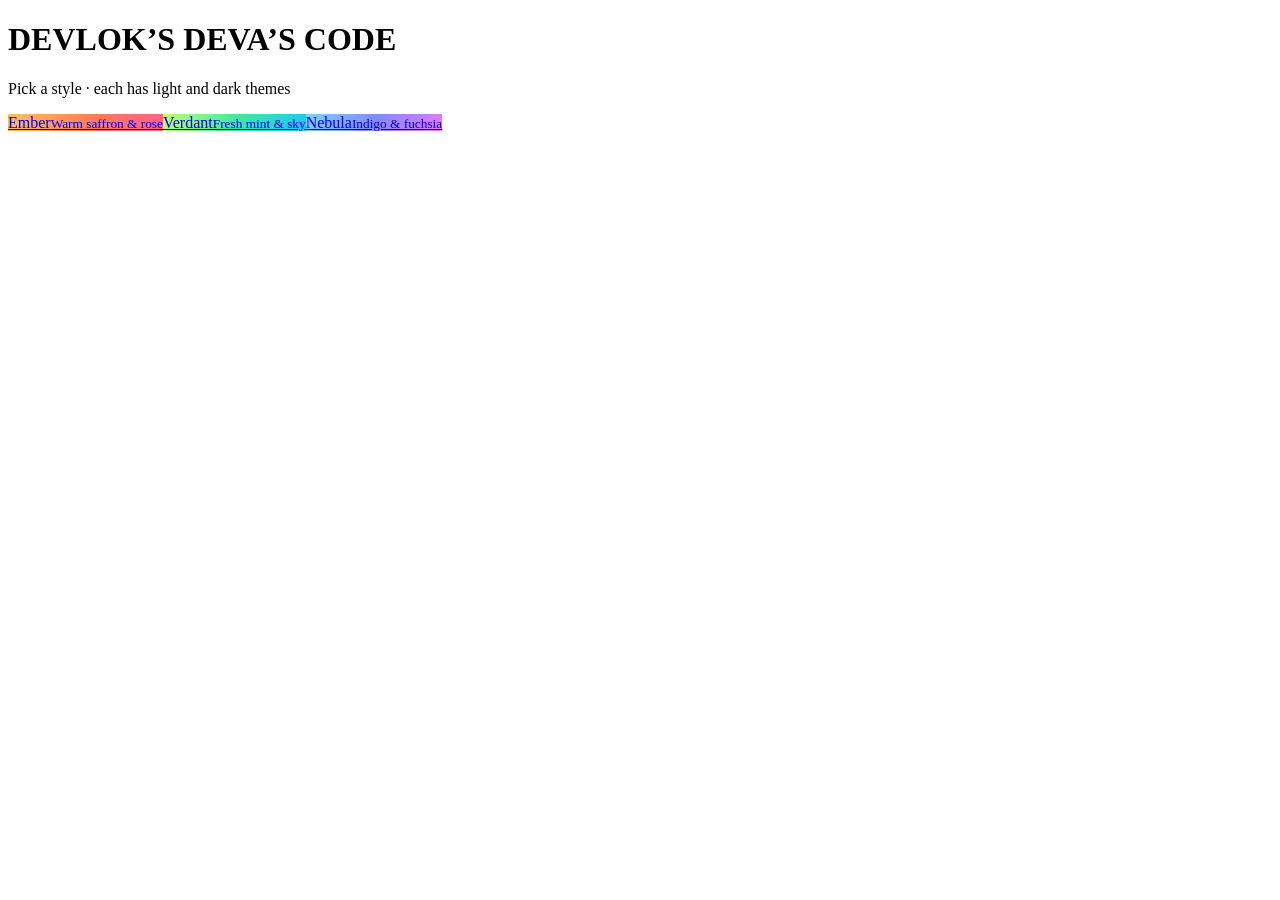
==== commit 0a6d8d26: "Add files via upload hmm idk what to say now man" ====
--- a/index.html
+++ b/index.html
@@ -1 +1 @@
-<!DOCTYPE html><html lang="en"><head><meta charset="utf-8"><meta name="viewport" content="width=device-width,initial-scale=1"><title>DEVA’S CODE — Choose a style</title><style>*{box-sizing:border-box;margin:0}body{min-height:100vh;display:grid;place-content:center;gap:28px;padding:32px;background:#0b0b0e;color:#f2f2f5;font:16px/1.5 system-ui,sans-serif;text-align:center}h1{font-size:clamp(2rem,6vw,3.4rem);letter-spacing:-.03em}p{color:#9a9aa6}.g{display:grid;grid-template-columns:repeat(auto-fit,minmax(200px,1fr));gap:16px;max-width:760px}a{color:#0b0b0e;text-decoration:none;border-radius:18px;padding:34px 20px;font-weight:800;font-size:1.3rem;transition:transform .3s}a small{display:block;font-weight:500;font-size:.85rem;opacity:.75;margin-top:4px}a:hover{transform:translateY(-6px) scale(1.03)}</style></head><body><div><h1>DEVLOK’S DEVA’S CODE</h1><p style="margin-top:8px">Pick a style · each has light and dark themes</p></div><div class="g"><a href="ember.html" style="background:linear-gradient(120deg,#ffc15e,#ff7a59 55%,#ff5d8f)">Ember<small>Warm saffron & rose</small></a><a href="verdant.html" style="background:linear-gradient(120deg,#c3ff6e,#3de8a0 52%,#19c7ff)">Verdant<small>Fresh mint & sky</small></a><a href="nebula.html" style="background:linear-gradient(120deg,#7dd3fc,#818cf8 50%,#e879f9)">Nebula<small>Indigo & fuchsia</small></a></div></body></html>+<!DOCTYPE html><html lang="en"><head><meta charset="utf-8"><meta name="viewport" content="width=device-width,initial-scale=1"><title>DEVA’S CODE — Choose a style</title><link rel="stylesheet" href="css/landing.css"></head><body><div><h1>DEVLOK’S DEVA’S CODE</h1><p style="margin-top:8px">Pick a style · each has light and dark themes</p></div><div class="g"><a href="ember.html" style="background:linear-gradient(120deg,#ffc15e,#ff7a59 55%,#ff5d8f)">Ember<small>Warm saffron & rose</small></a><a href="verdant.html" style="background:linear-gradient(120deg,#c3ff6e,#3de8a0 52%,#19c7ff)">Verdant<small>Fresh mint & sky</small></a><a href="nebula.html" style="background:linear-gradient(120deg,#7dd3fc,#818cf8 50%,#e879f9)">Nebula<small>Indigo & fuchsia</small></a></div></body></html>
